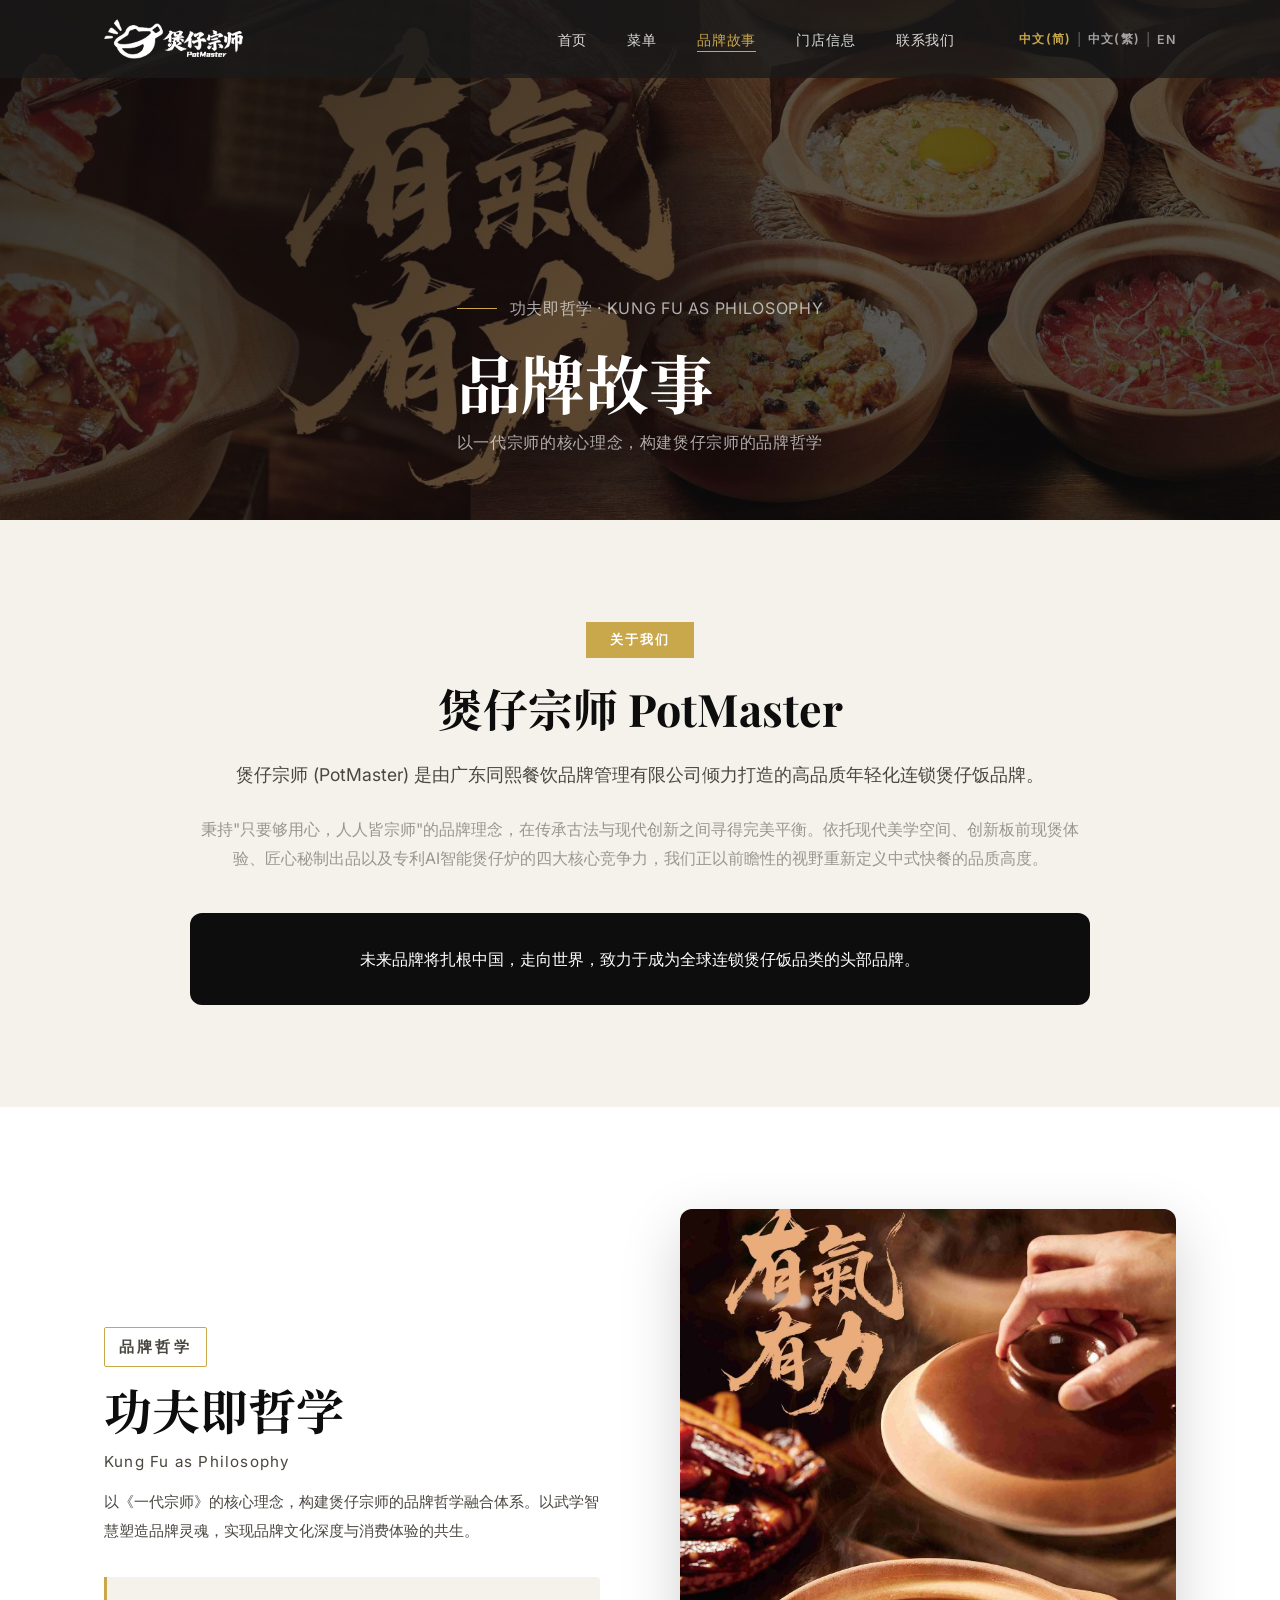
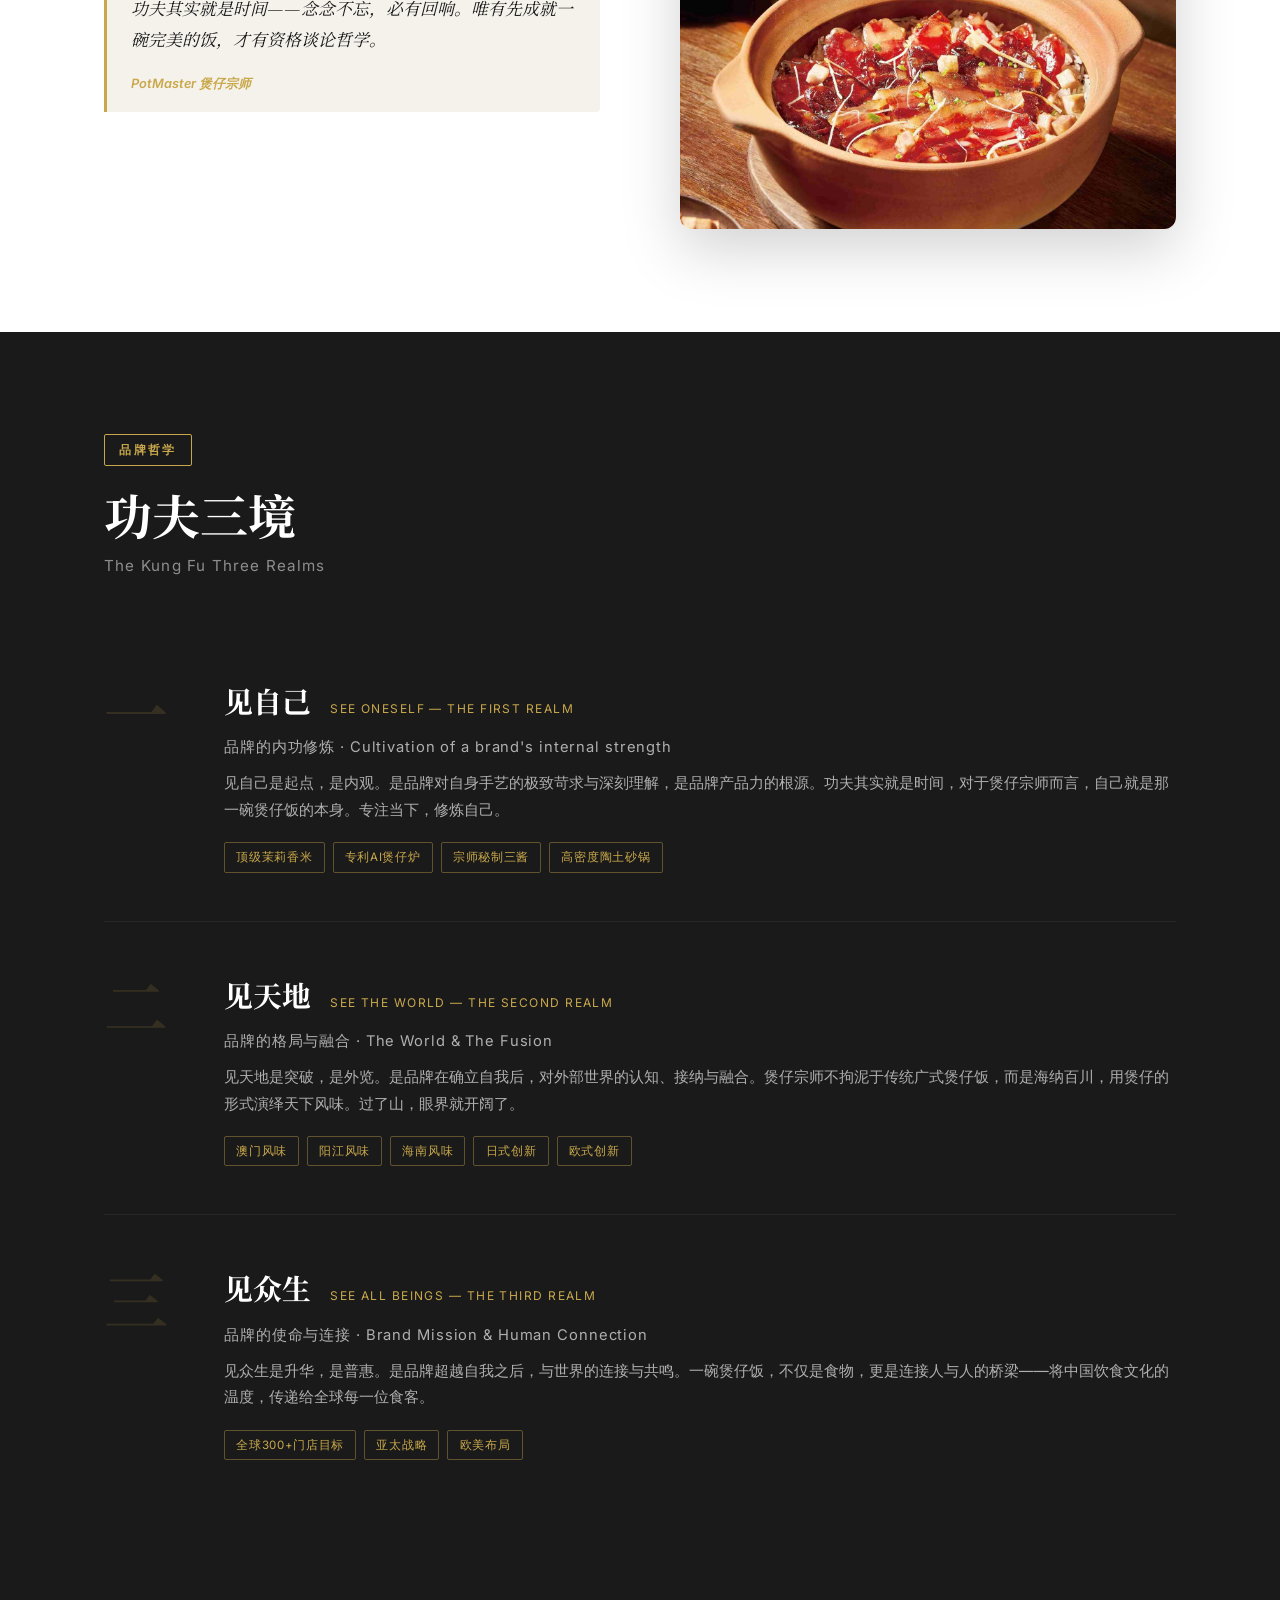
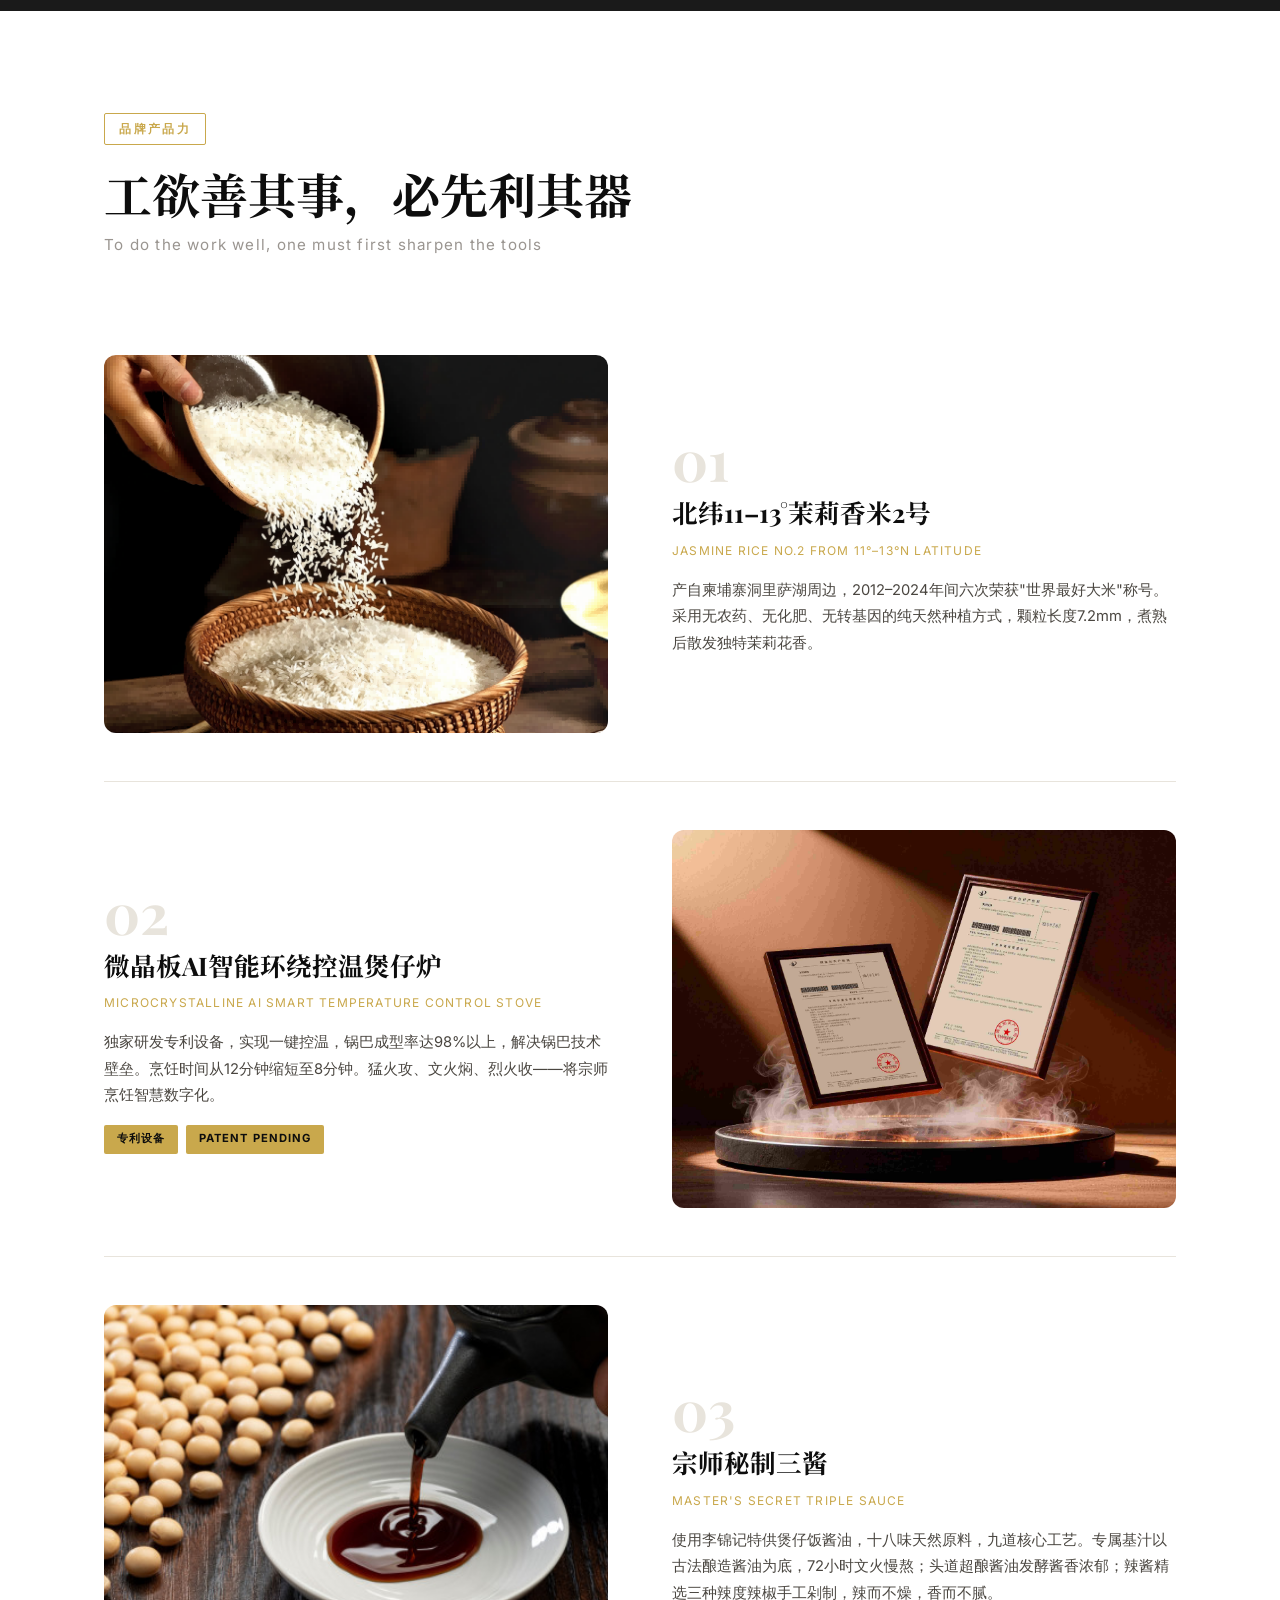
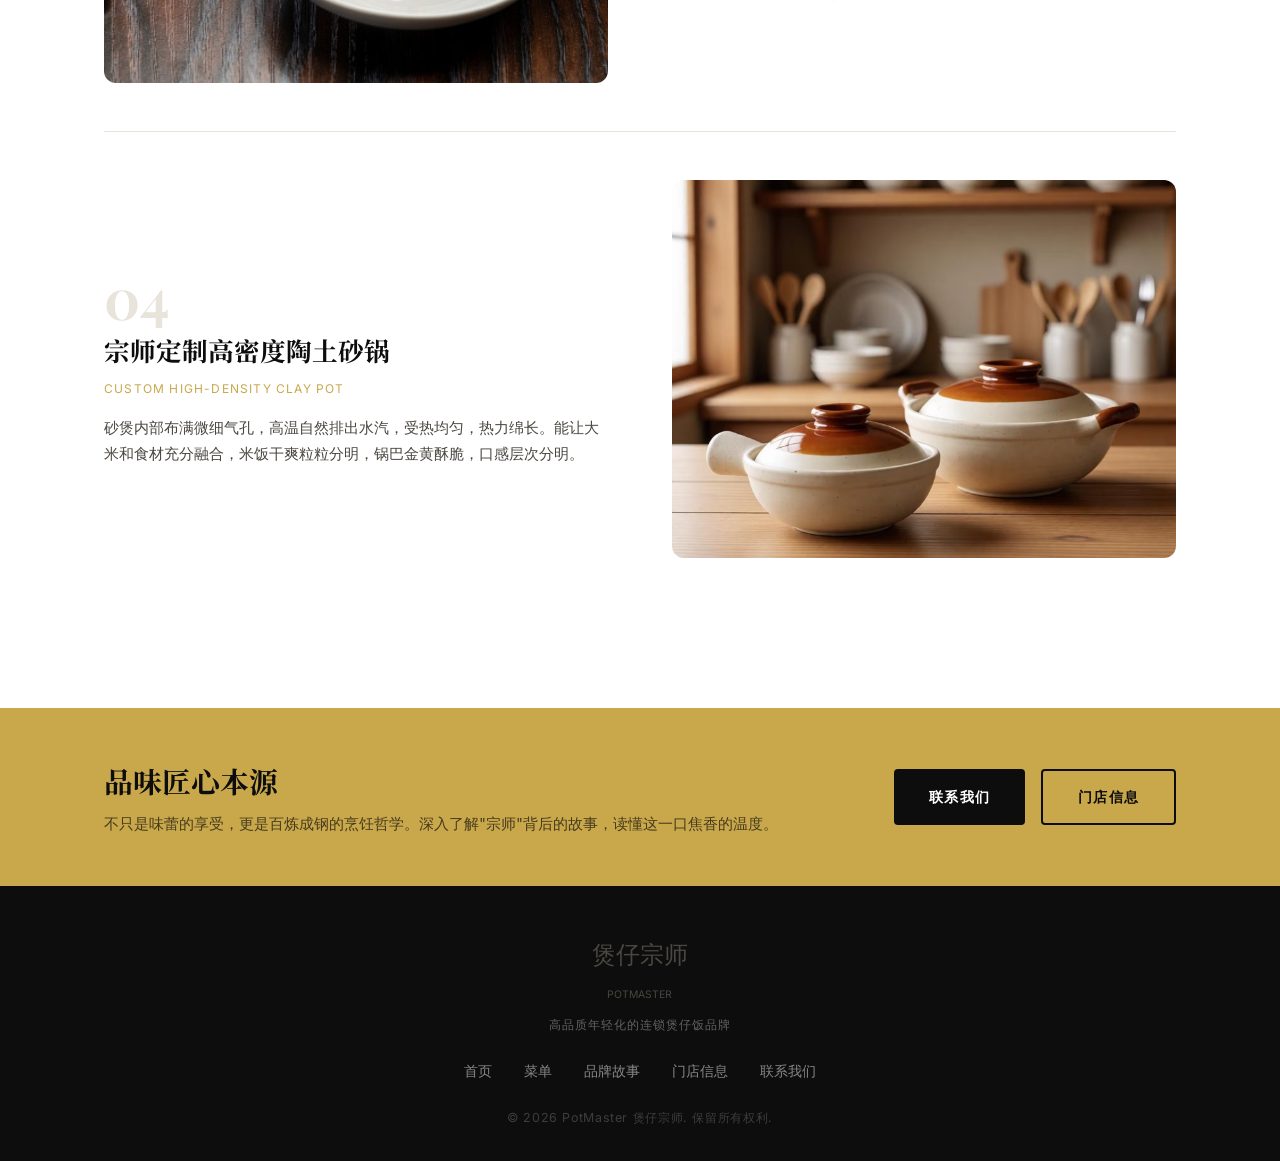
==== about.html @ eebf662b "updates" ====
<!DOCTYPE html>
<html lang="zh-CN">
<head>
  <meta charset="UTF-8" />
  <meta name="baidu-site-verification" content="codeva-X3ttkF9pJB" />
  <meta name="viewport" content="width=device-width, initial-scale=1.0" />
  <title>品牌故事 Brand Story | PotMaster 煲仔宗师</title>
  <meta name="description" content="煲仔宗师 – 功夫三境，见自己、见天地、见众生。传承广式煲仔饭文化，打造全球连锁品牌。" />
  <meta name="keywords" content="品牌故事, Brand Story, 煲仔宗师, 功夫哲学, Kung Fu, 广式煲仔饭文化" />
  <meta name="robots" content="index, follow" />

  <!-- Canonical URL -->
  <link rel="canonical" href="https://www.potmasterofficial.com/about.html" />

  <!-- Open Graph -->
  <meta property="og:title" content="品牌故事 Brand Story | PotMaster 煲仔宗师" />
  <meta property="og:description" content="功夫三境，见自己、见天地、见众生。煲仔宗师，传承广式煲仔饭文化。" />
  <meta property="og:type" content="website" />
  <meta property="og:url" content="https://www.potmasterofficial.com/about.html" />
  <meta property="og:image" content="https://www.potmasterofficial.com/images/about-hero.jpg" />
  <meta property="og:image:width" content="1200" />
  <meta property="og:image:height" content="630" />
  <meta property="og:locale" content="zh_CN" />
  <meta property="og:locale:alternate" content="en_US" />
  <meta property="og:site_name" content="煲仔宗师 PotMaster" />

  <!-- Twitter Card -->
  <meta name="twitter:card" content="summary_large_image" />
  <meta name="twitter:title" content="品牌故事 Brand Story | PotMaster 煲仔宗师" />
  <meta name="twitter:description" content="功夫三境，见自己、见天地、见众生。煲仔宗师，传承广式煲仔饭文化。" />
  <meta name="twitter:image" content="https://www.potmasterofficial.com/images/about-hero.jpg" />

  <!-- Hreflang for multilingual -->
  <link rel="alternate" hreflang="zh-CN" href="https://www.potmasterofficial.com/about.html?lang=zh" />
  <link rel="alternate" hreflang="en" href="https://www.potmasterofficial.com/about.html?lang=en" />
  <link rel="alternate" hreflang="x-default" href="https://www.potmasterofficial.com/about.html" />
  <link rel="manifest" href="site.webmanifest" />
  <link rel="preconnect" href="https://fonts.googleapis.com" />
  <link rel="preconnect" href="https://fonts.gstatic.com" crossorigin />
  <link href="https://fonts.googleapis.com/css2?family=Playfair+Display:ital,wght@0,400;0,600;0,700;1,400&family=Inter:wght@300;400;500;600&family=Noto+Serif+SC:wght@400;600;700&display=swap" rel="stylesheet" />
  <link rel="stylesheet" href="https://cdnjs.cloudflare.com/ajax/libs/font-awesome/6.4.0/css/all.min.css" />
  <link rel="stylesheet" href="styles.css" />
</head>
<body>

  <nav class="navbar" id="navbar">
    <div class="nav-overlay" id="navOverlay"></div>
    <div class="container nav-inner">
      <a href="index.html" class="brand-logo">
        <img src="logo.png" alt="煲仔宗师 POTMASTER" class="logo-img" />
      </a>
      <ul class="nav-links" id="navLinks">
        <li><a href="index.html" class="nav-link" data-i18n="nav_home">首页</a></li>
        <li><a href="menu.html" class="nav-link" data-i18n="nav_menu">菜单</a></li>
        <li><a href="about.html" class="nav-link active" data-i18n="nav_about">品牌故事</a></li>
        <li><a href="stores.html" class="nav-link" data-i18n="nav_stores">门店信息</a></li>
        <li><a href="contact.html" class="nav-link" data-i18n="nav_contact">联系我们</a></li>
        <li class="mobile-lang">
          <span class="lang-cn active-lang">中文(简)</span>
          <span> | </span>
          <span class="lang-tw">中文(繁)</span>
          <span> | </span>
          <span class="lang-en">EN</span>
        </li>
      </ul>
      <div class="nav-actions">
        <button class="lang-toggle" id="langToggle" aria-label="Switch Language">
          <span class="lang-cn active-lang">中文(简)</span>
          <span class="lang-divider">|</span>
          <span class="lang-tw">中文(繁)</span>
          <span class="lang-divider">|</span>
          <span class="lang-en">EN</span>
        </button>
        <button class="hamburger" id="hamburger" aria-label="Menu">
          <i class="fas fa-bars"></i>
        </button>
      </div>
    </div>
  </nav>

  <!-- PAGE HERO -->
  <section class="page-hero">
    <div class="page-hero-bg">
      <img src="images/about-hero.jpg" alt="Brand Story" />
      <div class="hero-overlay"></div>
    </div>
    <div class="page-hero-content container">
      <p class="hero-tag" data-i18n="about_hero_tag">功夫即哲学 · Kung Fu as Philosophy</p>
      <h1 data-i18n="about_hero_title">品牌故事</h1>
      <p data-i18n="about_hero_sub">以一代宗师的核心理念，构建煲仔宗师的品牌哲学</p>
    </div>
  </section>

  <!-- ABOUT US -->
  <section class="about-us section-pad">
    <div class="container">
      <div class="about-us-inner">
        <div class="about-us-badge">
          <span data-i18n="about_us_badge">关于我们</span>
        </div>
        <h2 class="about-us-title" data-i18n="about_us_title">煲仔宗师 PotMaster</h2>
        <p class="about-us-intro" data-i18n="about_us_intro">煲仔宗师 (PotMaster) 是由港资企业同熙商业科技控股有限公司倾力打造的高品质年轻化连锁煲仔饭品牌。</p>
        <p class="about-us-philosophy" data-i18n="about_us_philosophy">秉持"只要够用心，人人皆宗师"的品牌理念，在传承古法与现代创新之间寻得完美平衡。依托现代美学空间、创新板前现煲体验、匠心秘制出品以及专利AI智能煲仔炉的四大核心竞争力，我们正以前瞻性的视野重新定义中式快餐的品质高度。</p>
        <p class="about-us-vision" data-i18n="about_vision_text">未来品牌将扎根中国，走向世界，致力于成为全球连锁煲仔饭品类的头部品牌。</p>
      </div>
    </div>
  </section>

  <!-- BRAND PHILOSOPHY -->
  <section class="about-philosophy section-pad">
    <div class="container">
      <div class="about-intro">
        <div class="about-intro-text">
          <p class="section-badge" data-i18n="about_badge1">品牌哲学</p>
          <h2 class="section-title" data-i18n="about_ph_title">功夫即哲学</h2>
          <p class="section-sub" data-i18n="about_ph_sub">Kung Fu as Philosophy</p>
          <p data-i18n="about_ph_p1">以《一代宗师》的核心理念，构建煲仔宗师的品牌哲学融合体系。以武学智慧塑造品牌灵魂，实现品牌文化深度与消费体验的共生。</p>
          <p class="en-text" data-i18n="about_ph_p1_en" style="display:none">Building upon the core philosophy of "The Grandmaster", PotMaster establishes a brand integration system that utilizes martial arts wisdom to shape its core value. This achieves a synergy between deep cultural resonance and consumer experience.</p>
          <blockquote class="brand-quote">
            <p data-i18n="about_quote">功夫其实就是时间——念念不忘，必有回响。唯有先成就一碗完美的饭，才有资格谈论哲学。</p>
            <cite>PotMaster 煲仔宗师</cite>
          </blockquote>
        </div>
        <div class="about-intro-img">
          <img src="images/youqi-youli.jpg" alt="有气有力" />
        </div>
      </div>
    </div>
  </section>

  <!-- THREE REALMS DETAIL -->
  <section class="realms-detail section-pad bg-dark">
    <div class="container">
      <p class="section-badge" data-i18n="realms_badge">品牌内核</p>
      <h2 class="section-title light" data-i18n="realms_title">功夫三境</h2>
      <p class="section-sub light" data-i18n="realms_sub">The Kung Fu Three Realms</p>

      <div class="realm-detail-list">
        <div class="realm-detail-item">
          <div class="realm-detail-num">一</div>
          <div class="realm-detail-body">
            <div class="realm-detail-header">
              <h3 data-i18n="rd1_title">见自己</h3>
              <span class="realm-detail-en" data-i18n="rd1_en">See Oneself — The First Realm</span>
            </div>
            <p class="realm-detail-sub" data-i18n="rd1_sub">品牌的内功修炼 · Cultivation of a brand's internal strength</p>
            <p data-i18n="rd1_desc">见自己是起点，是内观。是品牌对自身手艺的极致苛求与深刻理解，是品牌产品力的根源。功夫其实就是时间，对于煲仔宗师而言，自己就是那一碗煲仔饭的本身。专注当下，修炼自己。</p>
            <div class="realm-detail-tags">
              <span data-i18n="rd1_tag1">顶级茉莉香米</span>
              <span data-i18n="rd1_tag2">专利AI煲仔炉</span>
              <span data-i18n="rd1_tag3">宗师秘制三酱</span>
              <span data-i18n="rd1_tag4">高密度陶土砂锅</span>
            </div>
          </div>
        </div>

        <div class="realm-detail-item">
          <div class="realm-detail-num">二</div>
          <div class="realm-detail-body">
            <div class="realm-detail-header">
              <h3 data-i18n="rd2_title">见天地</h3>
              <span class="realm-detail-en" data-i18n="rd2_en">See the World — The Second Realm</span>
            </div>
            <p class="realm-detail-sub" data-i18n="rd2_sub">品牌的格局与融合 · The World & The Fusion</p>
            <p data-i18n="rd2_desc">见天地是突破，是外览。是品牌在确立自我后，对外部世界的认知、接纳与融合。煲仔宗师不拘泥于传统广式煲仔饭，而是海纳百川，用煲仔的形式演绎天下风味。过了山，眼界就开阔了。</p>
            <div class="realm-detail-tags">
              <span data-i18n="rd2_tag1">澳门风味</span>
              <span data-i18n="rd2_tag2">阳江风味</span>
              <span data-i18n="rd2_tag3">海南风味</span>
              <span data-i18n="rd2_tag4">日式创新</span>
              <span data-i18n="rd2_tag5">欧式创新</span>
            </div>
          </div>
        </div>

        <div class="realm-detail-item">
          <div class="realm-detail-num">三</div>
          <div class="realm-detail-body">
            <div class="realm-detail-header">
              <h3 data-i18n="rd3_title">见众生</h3>
              <span class="realm-detail-en" data-i18n="rd3_en">See All Beings — The Third Realm</span>
            </div>
            <p class="realm-detail-sub" data-i18n="rd3_sub">品牌的使命与连接 · Brand Mission & Human Connection</p>
            <p data-i18n="rd3_desc">见众生是升华，是普惠。是品牌超越自我之后，与世界的连接与共鸣。一碗煲仔饭，不仅是食物，更是连接人与人的桥梁——将中国饮食文化的温度，传递给全球每一位食客。</p>
            <div class="realm-detail-tags">
              <span data-i18n="rd3_tag1">全球300+门店目标</span>
              <span data-i18n="rd3_tag2">亚太战略</span>
              <span data-i18n="rd3_tag3">欧美布局</span>
            </div>
          </div>
        </div>
      </div>
    </div>
  </section>

  <!-- PRODUCT STRENGTHS DETAIL -->
  <section class="product-strength-detail section-pad">
    <div class="container">
      <p class="section-badge" data-i18n="psd_badge">品牌产品力</p>
      <h2 class="section-title" data-i18n="psd_title">工欲善其事，必先利其器</h2>
      <p class="section-sub" data-i18n="psd_sub">To do the work well, one must first sharpen the tools</p>

      <div class="psd-grid">
        <div class="psd-item">
          <div class="psd-img">
            <img src="images/dami-rice.png" alt="茉莉香米" loading="lazy" />
          </div>
          <div class="psd-body">
            <span class="psd-num">01</span>
            <h3 data-i18n="psd1_title">北纬11–13°茉莉香米2号</h3>
            <p class="psd-en" data-i18n="psd1_en">Jasmine Rice No.2 from 11°–13°N Latitude</p>
            <p data-i18n="psd1_desc">产自柬埔寨洞里萨湖周边，2012–2024年间六次荣获"世界最好大米"称号。采用无农药、无化肥、无转基因的纯天然种植方式，颗粒长度7.2mm，煮熟后散发独特茉莉花香。</p>
          </div>
        </div>

        <div class="psd-item psd-item--reverse">
          <div class="psd-img">
            <img src="images/baozai-lu.jpg" alt="煲仔炉" loading="lazy" />
          </div>
          <div class="psd-body">
            <span class="psd-num">02</span>
            <h3 data-i18n="psd2_title">微晶板AI智能环绕控温煲仔炉</h3>
            <p class="psd-en" data-i18n="psd2_en">Microcrystalline AI Smart Temperature Control Stove</p>
            <p data-i18n="psd2_desc">独家研发专利设备，实现一键控温，锅巴成型率达98%以上，解决锅巴技术壁垒。烹饪时间从12分钟缩短至8分钟。猛火攻、文火焖、烈火收——将宗师烹饪智慧数字化。</p>
            <div class="psd-badge-row">
              <span class="tech-badge" data-i18n="psd_patent">专利设备</span>
              <span class="tech-badge" data-i18n="psd_patent2">PATENT PENDING</span>
            </div>
          </div>
        </div>

        <div class="psd-item">
          <div class="psd-img">
            <img src="images/jiangyou.png" alt="秘制三酱" loading="lazy" />
          </div>
          <div class="psd-body">
            <span class="psd-num">03</span>
            <h3 data-i18n="psd3_title">宗师秘制三酱</h3>
            <p class="psd-en" data-i18n="psd3_en">Master's Secret Triple Sauce</p>
            <p data-i18n="psd3_desc">使用李锦记特供煲仔饭酱油，十八味天然原料，九道核心工艺。专属基汁以古法酿造酱油为底，72小时文火慢熬；头道超酿酱油发酵酱香浓郁；辣酱精选三种辣度辣椒手工剁制，辣而不燥，香而不腻。</p>
          </div>
        </div>

        <div class="psd-item psd-item--reverse">
          <div class="psd-img">
            <img src="images/shaguo.jpg" alt="砂锅" loading="lazy" />
          </div>
          <div class="psd-body">
            <span class="psd-num">04</span>
            <h3 data-i18n="psd4_title">宗师定制高密度陶土砂锅</h3>
            <p class="psd-en" data-i18n="psd4_en">Custom High-Density Clay Pot</p>
            <p data-i18n="psd4_desc">砂煲内部布满微细气孔，高温自然排出水汽，受热均匀，热力绵长。能让大米和食材充分融合，米饭干爽粒粒分明，锅巴金黄酥脆，口感层次分明。</p>
          </div>
        </div>
      </div>
    </div>
  </section>

  <!-- CTA STRIP -->
  <section class="cta-strip">
    <div class="container cta-strip-inner">
      <div class="cta-strip-text">
        <h2 data-i18n="cta_title">品味匠心本源</h2>
        <p data-i18n="cta_sub">不只是味蕾的享受，更是百炼成钢的烹饪哲学。深入了解"宗师"背后的故事，读懂这一口焦香的温度。</p>
      </div>
      <div class="cta-strip-buttons">
        <a href="contact.html" class="btn btn-primary" data-i18n="cta_btn">联系我们</a>
        <a href="stores.html" class="btn btn-secondary" data-i18n="cta_stores_btn">门店信息</a>
      </div>
    </div>
  </section>

  <footer class="footer">
    <div class="container footer-inner">
      <div class="footer-brand">
        <span class="logo-cn">煲仔宗师</span>
        <span class="logo-en">POTMASTER</span>
        <p data-i18n="footer_tagline">功夫即哲学 · Kung Fu as Philosophy</p>
      </div>
      <div class="footer-links">
        <a href="index.html" data-i18n="nav_home">首页</a>
        <a href="menu.html" data-i18n="nav_menu">菜单</a>
        <a href="about.html" data-i18n="nav_about">品牌故事</a>
        <a href="stores.html" data-i18n="nav_stores">门店信息</a>
        <a href="contact.html" data-i18n="nav_contact">加盟合作</a>
      </div>
      <p class="footer-copy" data-i18n="footer_copy">&copy; 2025 PotMaster 煲仔宗师. All Rights Reserved.</p>
    </div>
  </footer>

  <script src="script.js"></script>

  <!-- 百度自动推送 -->
  <script>
  (function(){
      var bp = document.createElement('script');
      var curProtocol = window.location.protocol.split(':')[0];
      if (curProtocol === 'https') {
          bp.src = 'https://zz.bdstatic.com/linksubmit/push.js';
      } else {
          bp.src = 'http://push.zhanzhang.baidu.com/push.js';
      }
      var s = document.getElementsByTagName('script')[0];
      s.parentNode.insertBefore(bp, s);
  })();
  </script>
</body>
</html>
---- styles.css ----
/* =============================================
   PotMaster 煲仔宗师 — Global Brand Stylesheet
   Design Language: International Premium
   ============================================= */

/* ---- RESET & BASE ---- */
*, *::before, *::after { box-sizing: border-box; margin: 0; padding: 0; }

:root {
  --gold:        #C9A84C;
  --gold-light:  #E8C96A;
  --gold-dark:   #9A7A2E;
  --black:       #0D0D0D;
  --dark:        #1A1A1A;
  --dark-mid:    #242424;
  --mid:         #3A3A3A;
  --light-gray:  #E8E4DC;
  --off-white:   #F5F2EC;
  --white:       #FFFFFF;
  --text-body:   #4A4640;
  --text-light:  #9A9590;

  --font-display: 'Playfair Display', 'Noto Serif SC', Georgia, serif;
  --font-body:    'Inter', 'PingFang SC', 'Microsoft YaHei', sans-serif;

  --border-radius: 4px;
  --radius-lg:  12px;
  --transition: all 0.3s ease;
  --shadow-sm:  0 2px 12px rgba(0,0,0,0.08);
  --shadow-md:  0 8px 32px rgba(0,0,0,0.12);
  --shadow-lg:  0 20px 60px rgba(0,0,0,0.18);

  --max-w: 1200px;
  --pad-x: clamp(1.5rem, 5vw, 4rem);
}

html { scroll-behavior: smooth; font-size: 16px; }

body {
  font-family: var(--font-body);
  background-color: var(--white);
  color: var(--text-body);
  line-height: 1.75;
  -webkit-font-smoothing: antialiased;
}

img { display: block; max-width: 100%; height: auto; }
a { text-decoration: none; color: inherit; }
ul { list-style: none; }
button { cursor: pointer; border: none; background: none; font-family: inherit; }

/* ---- UTILITY ---- */
.container {
  max-width: var(--max-w);
  margin-inline: auto;
  padding-inline: var(--pad-x);
}
.section-pad { padding-block: clamp(4rem, 8vw, 7rem); }
.bg-dark { background-color: var(--dark); }

.section-badge {
  display: inline-block;
  font-size: 0.72rem;
  font-weight: 600;
  letter-spacing: 0.2em;
  text-transform: uppercase;
  color: var(--gold);
  border: 1px solid var(--gold);
  padding: 0.3rem 0.9rem;
  border-radius: 2px;
  margin-bottom: 1.2rem;
  min-width: 5.5em;
  text-align: center;
}

.section-title {
  font-family: var(--font-display);
  font-size: clamp(2rem, 4vw, 3rem);
  font-weight: 700;
  color: var(--black);
  line-height: 1.25;
  margin-bottom: 0.5rem;
}
.section-title.light { color: var(--white); }

.section-sub {
  font-size: 0.95rem;
  letter-spacing: 0.08em;
  color: var(--text-light);
  margin-bottom: 2.5rem;
}
.section-sub.light { color: rgba(255,255,255,0.5); }

.en-text {
  color: var(--text-light);
  font-size: 0.9rem;
  line-height: 1.7;
  margin-top: 0.5rem;
}

.section-cta { text-align: center; margin-top: 3rem; }

/* ---- BUTTONS ---- */
.btn {
  display: inline-flex;
  align-items: center;
  gap: 0.5rem;
  padding: 0.85rem 2.2rem;
  font-size: 0.9rem;
  font-weight: 600;
  letter-spacing: 0.08em;
  border-radius: var(--border-radius);
  transition: var(--transition);
  white-space: nowrap;
}
.btn-primary {
  background: var(--gold);
  color: var(--black);
}
.btn-primary:hover {
  background: var(--black);
  color: var(--gold);
  transform: translateY(-2px);
  box-shadow: 0 10px 30px rgba(0,0,0,0.25);
}
.btn-outline {
  border: 1.5px solid rgba(255,255,255,0.7);
  color: var(--white);
}
.btn-outline:hover {
  border-color: var(--gold);
  color: var(--gold);
  transform: translateY(-2px);
}

/* ---- NAVBAR ---- */
.navbar {
  position: fixed;
  top: 0; left: 0; right: 0;
  z-index: 1000;
  padding: 1.2rem 0;
  background: rgba(26,26,26,0.78);
  transition: background 0.4s ease, padding 0.4s ease, box-shadow 0.4s ease;
}
.navbar.scrolled {
  background: rgba(26,26,26,0.85);
  padding: 0.8rem 0;
  box-shadow: 0 2px 20px rgba(0,0,0,0.3);
  backdrop-filter: blur(12px);
}

.nav-inner {
  display: flex;
  align-items: center;
  gap: 2rem;
}

.brand-logo {
  display: flex;
  align-items: center;
  flex-shrink: 0;
}
.logo-img {
  height: 40px;
  width: auto;
}

.nav-links {
  display: flex;
  align-items: center;
  gap: 2.5rem;
  margin-left: auto;
}
.nav-link {
  font-size: 0.88rem;
  font-weight: 500;
  letter-spacing: 0.06em;
  color: rgba(255,255,255,0.85);
  position: relative;
  transition: color 0.3s;
}
.nav-link::after {
  content: '';
  position: absolute;
  bottom: -4px; left: 0;
  width: 0; height: 1.5px;
  background: var(--gold);
  transition: width 0.3s;
}
.nav-link:hover, .nav-link.active { color: var(--gold); }
.nav-link:hover::after, .nav-link.active::after { width: 100%; }

.nav-actions {
  display: flex;
  align-items: center;
  gap: 1.2rem;
  margin-left: 2rem;
}

.lang-toggle {
  display: flex;
  align-items: center;
  gap: 0.35rem;
  font-size: 0.78rem;
  font-weight: 600;
  letter-spacing: 0.1em;
  color: rgba(255,255,255,0.6);
  transition: color 0.3s;
}
.lang-divider { color: rgba(255,255,255,0.25); }
.active-lang { color: var(--gold); }
.lang-cn, .lang-en, .lang-tw { cursor: pointer; }
.mobile-lang { display: none; }

.hamburger {
  display: none;
}

/* ---- HERO ---- */
.hero {
  position: relative;
  min-height: 100vh;
  display: flex;
  align-items: center;
  overflow: hidden;
}
.hero-bg {
  position: absolute;
  inset: 0;
}
.hero-bg img {
  width: 100%; height: 100%;
  object-fit: cover;
  transform: scale(1.05);
  animation: heroZoom 12s ease-in-out infinite alternate;
}
@keyframes heroZoom {
  from { transform: scale(1.05); }
  to   { transform: scale(1.0); }
}
.hero-overlay {
  position: absolute; inset: 0;
  background: linear-gradient(
    135deg,
    rgba(13,13,13,0.85) 0%,
    rgba(13,13,13,0.65) 50%,
    rgba(13,13,13,0.75) 100%
  );
}
.hero-content {
  position: relative;
  z-index: 1;
  padding-top: 6rem;
  max-width: 800px;
}
.hero-tag {
  font-size: 0.75rem;
  letter-spacing: 0.22em;
  text-transform: uppercase;
  color: var(--gold);
  margin-bottom: 1.5rem;
  display: flex;
  align-items: center;
  gap: 0.8rem;
}
.hero-tag::before {
  content: '';
  display: block;
  width: 2.5rem; height: 1px;
  background: var(--gold);
}
.hero-title {
  font-family: var(--font-display);
  font-size: 6.5rem;
  font-weight: 700;
  color: var(--white);
  line-height: 1.1;
  margin-bottom: 1.5rem;
  letter-spacing: -0.01em;
}
.hero-title-sub {
  font-size: clamp(2rem, 5vw, 3.5rem);
  font-weight: 600;
  display: block;
  margin-top: 0.5rem;
}
.title-cn { color: var(--white); }
.title-sep { color: var(--gold); margin: 0 0.4rem; }
.title-en {
  font-style: normal;
  font-size: 0.3em;
  font-weight: 600;
  color: rgba(255,255,255,0.5);
  letter-spacing: -0.02em;
  text-transform: uppercase;
  max-width: 14em;
  text-align: center;
  line-height: 1.1;
}
.hero-subtitle {
  font-family: var(--font-display);
  font-size: clamp(1.1rem, 2vw, 1.5rem);
  color: rgba(255,255,255,0.9);
  margin-bottom: 0.3rem;
  font-style: italic;
}
.hero-subtitle-en {
  font-size: 0.9rem;
  color: rgba(255,255,255,0.45);
  letter-spacing: 0.04em;
  margin-bottom: 2.5rem;
}
.hero-cta { display: flex; gap: 1rem; flex-wrap: wrap; }

.hero-scroll-hint {
  position: absolute;
  bottom: 2.5rem; left: 50%;
  transform: translateX(-50%);
  z-index: 1;
}
.hero-scroll-hint span {
  display: block;
  width: 1px; height: 50px;
  background: linear-gradient(to bottom, rgba(201,168,76,0.8), transparent);
  animation: scrollHint 1.8s ease-in-out infinite;
}
@keyframes scrollHint {
  0%,100% { opacity: 0.3; transform: scaleY(0.5); }
  50% { opacity: 1; transform: scaleY(1); }
}

/* ---- PAGE HERO (inner pages) ---- */
.page-hero {
  position: relative;
  height: clamp(320px, 45vw, 520px);
  display: flex;
  align-items: flex-end;
  padding-bottom: clamp(2.5rem, 5vw, 4rem);
  overflow: hidden;
}
.page-hero-bg {
  position: absolute; inset: 0;
}
.page-hero-bg img {
  width: 100%; height: 100%;
  object-fit: cover;
}
.page-hero-content {
  position: relative; z-index: 1;
}
.page-hero-content h1 {
  font-family: var(--font-display);
  font-size: clamp(2.5rem, 5vw, 4rem);
  font-weight: 700;
  color: var(--white);
  line-height: 1.15;
  margin-bottom: 0.5rem;
}
.page-hero-content p {
  font-size: 1rem;
  color: rgba(255,255,255,0.65);
  letter-spacing: 0.04em;
}

/* ---- PHILOSOPHY (HOME) ---- */
.philosophy { background: var(--off-white); }
.philosophy-inner { text-align: center; }
.philosophy-badge {
  display: inline-block;
  font-size: 0.72rem;
  font-weight: 600;
  letter-spacing: 0.2em;
  text-transform: uppercase;
  color: var(--gold);
  border: 1px solid var(--gold);
  padding: 0.3rem 0.9rem;
  border-radius: 2px;
  margin-bottom: 1.2rem;
}
.philosophy .section-title { color: var(--black); }
.philosophy .section-title-en {
  font-size: 0.95rem;
  color: var(--text-light);
  letter-spacing: 0.08em;
  margin-bottom: 3rem;
  font-style: italic;
}
.three-realms {
  display: grid;
  grid-template-columns: repeat(3, 1fr);
  gap: 2px;
  max-width: 900px;
  margin: 0 auto;
}
.realm-card {
  padding: 2.5rem 2rem;
  background: var(--white);
  text-align: center;
  transition: var(--transition);
}
.realm-card--mid { background: var(--dark); color: var(--white); }
.realm-card--mid h3 { color: #fff !important; }
.realm-card--mid p:not(.realm-en) { color: rgba(255,255,255,0.9) !important; }
.realm-card--mid .realm-num { color: var(--gold); }
.realm-card:hover:not(.realm-card--mid) {
  background: var(--dark);
  color: var(--white);
}
.realm-card:hover:not(.realm-card--mid) h3,
.realm-card:hover:not(.realm-card--mid) p { color: var(--white); }
.realm-card:hover:not(.realm-card--mid) .realm-num { color: var(--gold); }
.realm-num {
  font-family: var(--font-display);
  font-size: 2.5rem;
  font-weight: 700;
  color: var(--gold-dark);
  margin-bottom: 0.8rem;
  line-height: 1;
}
.realm-card h3 {
  font-family: var(--font-display);
  font-size: 1.5rem;
  font-weight: 700;
  margin-bottom: 0.3rem;
  color: var(--black);
}
.realm-en {
  font-size: 0.75rem;
  letter-spacing: 0.12em;
  text-transform: uppercase;
  color: var(--gold);
  margin-bottom: 1rem;
}
.realm-card p:not(.realm-en) {
  font-size: 0.9rem;
  color: var(--text-body);
  line-height: 1.65;
}

/* ---- STRENGTHS (HOME) ---- */
.strengths-grid {
  display: grid;
  grid-template-columns: repeat(4, 1fr);
  gap: 1.5px;
  align-items: stretch;
}
.strength-item {
  padding: 2rem 1.5rem;
  background: var(--dark-mid);
  transition: var(--transition);
  display: flex;
  flex-direction: column;
  align-items: flex-start;
  justify-content: flex-start;
  gap: 0.8rem;
  min-height: 280px;
}
.strength-item:hover { background: var(--mid); }
.strength-icon {
  font-size: 1.6rem;
  color: var(--gold);
  display: flex;
  align-items: center;
  justify-content: center;
  width: 3rem;
  height: 3rem;
  background: rgba(201, 168, 76, 0.1);
  border-radius: 50%;
}
.strength-item h3 {
  font-family: var(--font-display);
  font-size: 1rem;
  font-weight: 600;
  color: var(--white);
  line-height: 1.4;
  text-align: left;
}
.strength-item p:not(.item-en) {
  font-size: 0.85rem;
  color: rgba(255,255,255,0.6);
  line-height: 1.7;
  text-align: left;
  align-self: stretch;
}

/* ---- SIGNATURE DISHES (HOME) ---- */
.signature { background: var(--white); }
.dishes-grid {
  display: grid;
  grid-template-columns: repeat(4, 1fr);
  gap: 1.5rem;
}
.dish-card {
  background: var(--off-white);
  border-radius: var(--border-radius);
  overflow: hidden;
  transition: var(--transition);
}
.dish-card:hover { transform: translateY(-6px); box-shadow: var(--shadow-md); }
.dish-img { position: relative; aspect-ratio: 4/3; overflow: hidden; }
.dish-img img { width: 100%; height: 100%; object-fit: cover; transition: transform 0.5s; }
.dish-card:hover .dish-img img { transform: scale(1.06); }
.dish-tag {
  position: absolute;
  top: 0.8rem; left: 0.8rem;
  background: var(--gold);
  color: var(--black);
  font-size: 0.7rem;
  font-weight: 700;
  letter-spacing: 0.08em;
  padding: 0.25rem 0.6rem;
  border-radius: 2px;
}
.dish-tag--new { background: var(--dark); color: var(--gold); }
.dish-info { padding: 1.2rem 1.4rem 1.5rem; }
.dish-info h3 {
  font-family: var(--font-display);
  font-size: 1rem;
  font-weight: 600;
  color: var(--black);
  margin-bottom: 0.2rem;
}
.dish-name-en {
  font-size: 0.72rem;
  letter-spacing: 0.05em;
  color: var(--gold);
  margin-bottom: 0.7rem;
  font-weight: 500;
  height: 2.4rem;
  line-height: 1.2;
}
.dish-info p:not(.dish-name-en) {
  font-size: 0.85rem;
  color: var(--text-light);
  line-height: 1.6;
}

/* ---- VISION (HOME) ---- */
.vision-inner {
  display: grid;
  grid-template-columns: 1fr 1.2fr;
  gap: 4rem;
  align-items: center;
}
.vision-text {
  display: flex;
  flex-direction: column;
  justify-content: center;
}
.vision-sub {
  font-size: 0.9rem;
  color: rgba(255,255,255,0.5);
  letter-spacing: 0.05em;
  margin-top: 1rem;
}
.vstep {
  display: flex;
  gap: 1.5rem;
  margin-bottom: 2rem;
  padding-bottom: 2rem;
  border-bottom: 1px solid rgba(255,255,255,0.07);
}
.vstep:last-child { border-bottom: none; margin-bottom: 0; padding-bottom: 0; }
.vstep-year {
  font-family: var(--font-display);
  font-size: 1.5rem;
  font-weight: 700;
  color: var(--gold);
  flex-shrink: 0;
  min-width: 80px;
}
.vstep-content h4 {
  font-weight: 600;
  color: var(--white);
  margin-bottom: 0.4rem;
  font-size: 1rem;
}
.vstep-content p { font-size: 0.88rem; color: rgba(255,255,255,0.5); line-height: 1.65; }
.vision-map { position: relative; border-radius: var(--radius-lg); overflow: hidden; }
.vision-map img { width: 100%; aspect-ratio: 3/2; object-fit: cover; opacity: 0.8; }
.vision-map-label {
  position: absolute;
  bottom: 1.5rem; left: 50%;
  transform: translateX(-50%);
  background: rgba(13,13,13,0.85);
  border: 1px solid var(--gold);
  color: var(--gold);
  font-size: 0.8rem;
  font-weight: 600;
  letter-spacing: 0.1em;
  padding: 0.5rem 1.2rem;
  white-space: nowrap;
  border-radius: 2px;
}

/* ---- CTA STRIP ---- */
.cta-strip {
  background: var(--gold);
  padding: 3rem 0;
}
.cta-strip-inner {
  display: flex;
  align-items: center;
  justify-content: space-between;
  gap: 2rem;
  flex-wrap: wrap;
}
.cta-strip-text {
  flex: 1;
  min-width: 200px;
}
.cta-strip-text h2 {
  font-family: var(--font-display);
  font-size: 1.8rem;
  font-weight: 700;
  color: var(--black);
  margin-bottom: 0.3rem;
}
.cta-strip-text p { font-size: 0.95rem; color: rgba(0,0,0,0.65); }
.cta-strip-buttons {
  display: flex;
  gap: 1rem;
  flex-wrap: wrap;
}
.cta-strip .btn-primary {
  background: var(--black);
  color: var(--white);
  flex-shrink: 0;
}
.cta-strip .btn-primary:hover {
  background: var(--dark-mid);
  box-shadow: 0 8px 24px rgba(0,0,0,0.3);
}
.cta-strip .btn-secondary {
  background: transparent;
  color: var(--black);
  border: 2px solid var(--black);
  flex-shrink: 0;
}
.cta-strip .btn-secondary:hover {
  background: var(--black);
  color: var(--gold);
}

/* ---- FOOTER ---- */
.footer {
  background: var(--black);
  padding: 3rem 0 2rem;
}
.footer-inner {
  display: flex;
  flex-direction: column;
  align-items: center;
  gap: 1.5rem;
  text-align: center;
}
.footer-brand .logo-cn {
  font-size: 1.5rem;
  display: block;
  margin-bottom: 2px;
}
.footer-brand .logo-en { font-size: 0.65rem; }
.footer-brand p {
  font-size: 0.78rem;
  color: rgba(255,255,255,0.35);
  letter-spacing: 0.08em;
  margin-top: 0.5rem;
}
.footer-links {
  display: flex;
  gap: 2rem;
  flex-wrap: wrap;
  justify-content: center;
}
.footer-links a {
  font-size: 0.85rem;
  color: rgba(255,255,255,0.5);
  transition: color 0.3s;
}
.footer-links a:hover { color: var(--gold); }
.footer-copy {
  font-size: 0.78rem;
  color: rgba(255,255,255,0.2);
  letter-spacing: 0.05em;
}

/* ====================================
   MENU PAGE
   ==================================== */
.menu-tabs {
  display: flex;
  gap: 0;
  border-bottom: 1px solid var(--light-gray);
  margin-bottom: 3rem;
  overflow-x: auto;
  scrollbar-width: none;
}
.menu-tabs::-webkit-scrollbar { display: none; }
.tab-btn {
  padding: 1rem 2rem;
  font-size: 0.88rem;
  font-weight: 600;
  letter-spacing: 0.06em;
  color: var(--text-light);
  border-bottom: 2px solid transparent;
  transition: var(--transition);
  white-space: nowrap;
  flex-shrink: 0;
}
.tab-btn:hover { color: var(--black); }
.tab-btn.active {
  color: var(--black);
  border-bottom-color: var(--gold);
}
.tab-content { display: none; }
.tab-content.active { display: block; }
.tab-header { margin-bottom: 2.5rem; }
.tab-header h2 {
  font-family: var(--font-display);
  font-size: 2rem;
  font-weight: 700;
  color: var(--black);
  margin-bottom: 0.3rem;
}
.tab-header p {
  font-size: 0.85rem;
  letter-spacing: 0.1em;
  text-transform: uppercase;
  color: var(--gold);
}

.menu-grid {
  display: grid;
  grid-template-columns: repeat(auto-fill, minmax(320px, 1fr));
  gap: 2rem;
}
.menu-item {
  display: flex;
  flex-direction: column;
  background: var(--off-white);
  border-radius: var(--border-radius);
  overflow: hidden;
  transition: var(--transition);
}
.menu-item:hover { transform: translateY(-4px); box-shadow: var(--shadow-md); }
.menu-item-img { position: relative; aspect-ratio: 16/9; overflow: hidden; }
.menu-item-img img { width: 100%; height: 100%; object-fit: cover; transition: transform 0.5s; }
.menu-item:hover .menu-item-img img { transform: scale(1.05); }
.menu-badge {
  position: absolute;
  top: 0.8rem; left: 0.8rem;
  background: var(--gold);
  color: var(--black);
  font-size: 0.68rem;
  font-weight: 700;
  letter-spacing: 0.08em;
  padding: 0.25rem 0.65rem;
  border-radius: 2px;
}
.menu-badge--flavor { background: var(--dark); color: var(--gold); }
.menu-badge--classic { background: var(--dark); color: var(--gold); }
.menu-badge--new { background: var(--mid); color: var(--gold-light); }
.menu-item-info { padding: 1.4rem 1.6rem 1.8rem; flex: 1; }
.menu-item-header { margin-bottom: 0.8rem; }
.menu-item-info h3 {
  font-family: var(--font-display);
  font-size: 1.15rem;
  font-weight: 700;
  color: var(--black);
  margin-bottom: 0.2rem;
}
.en-name {
  font-size: 0.72rem;
  letter-spacing: 0.06em;
  color: var(--gold-dark);
  font-weight: 500;
}
.menu-item-info p:not(.en-name):not(.en-desc) {
  font-size: 0.88rem;
  color: var(--text-body);
  line-height: 1.65;
  margin-bottom: 0.5rem;
}
.en-desc {
  font-size: 0.82rem;
  color: var(--text-light);
  line-height: 1.6;
  font-style: italic;
}

/* RICE STORY */
.rice-story-inner {
  display: grid;
  grid-template-columns: 1fr 1fr;
  gap: 5rem;
  align-items: center;
}
.rice-img {
  border-radius: var(--radius-lg);
  overflow: hidden;
}
.rice-img img { width: 100%; aspect-ratio: 4/3; object-fit: cover; }
.rice-desc {
  font-size: 0.95rem;
  color: rgba(255,255,255,0.75);
  line-height: 1.8;
  margin-bottom: 0.8rem;
  margin-top: 1.5rem;
}
.rice-desc-en {
  font-size: 0.85rem;
  color: rgba(255,255,255,0.4);
  line-height: 1.75;
  font-style: italic;
}

/* ====================================
   ABOUT US SECTION
   ==================================== */
.about-us {
  background: var(--off-white);
}
.about-us-inner {
  max-width: 900px;
  margin: 0 auto;
  text-align: center;
}
.about-us-badge {
  display: inline-block;
  background: var(--gold);
  color: var(--white);
  padding: 0.4rem 1.5rem;
  font-size: 0.8rem;
  font-weight: 600;
  letter-spacing: 0.15em;
  text-transform: uppercase;
  margin-bottom: 1.5rem;
}
.about-us-title {
  font-family: var(--font-display);
  font-size: 2.8rem;
  font-weight: 700;
  color: var(--black);
  margin-bottom: 1.5rem;
  line-height: 1.2;
}
.about-us-intro {
  font-size: 1.1rem;
  color: var(--text-body);
  line-height: 1.8;
  margin-bottom: 1.5rem;
}
.about-us-philosophy {
  font-size: 1rem;
  color: var(--text-light);
  line-height: 1.8;
  margin-bottom: 2.5rem;
}
.about-us-strengths {
  display: grid;
  grid-template-columns: repeat(2, 1fr);
  gap: 2rem;
  text-align: left;
  margin-bottom: 3rem;
  padding: 2rem;
  background: var(--white);
  border-radius: var(--radius-lg);
  box-shadow: var(--shadow-sm);
}
.about-us-strengths .strength-item {
  display: flex;
  gap: 1rem;
  align-items: flex-start;
}
.about-us-strengths .strength-icon {
  width: 48px;
  height: 48px;
  min-width: 48px;
  background: var(--gold);
  color: var(--white);
  border-radius: 50%;
  display: flex;
  align-items: center;
  justify-content: center;
  font-size: 1.1rem;
}
.about-us-strengths .strength-text h4 {
  font-family: var(--font-display);
  font-size: 1rem;
  font-weight: 700;
  color: var(--black);
  margin-bottom: 0.3rem;
}
.about-us-strengths .strength-text p {
  font-size: 0.9rem;
  color: var(--text-light);
  line-height: 1.6;
}
.about-us-vision {
  background: var(--black);
  color: var(--white);
  padding: 2rem 3rem;
  border-radius: var(--radius-lg);
  display: flex;
  align-items: center;
  justify-content: center;
  gap: 2rem;
}
.about-us-vision .vision-label {
  font-size: 0.9rem;
  font-weight: 600;
  letter-spacing: 0.1em;
  text-transform: uppercase;
  color: var(--gold);
  white-space: nowrap;
  padding: 0.4rem 1rem;
  border: 1px solid var(--gold);
}
.about-us-vision .vision-text {
  font-size: 1.1rem;
  line-height: 1.6;
}

/* ====================================
   ABOUT PAGE
   ==================================== */
.about-intro {
  display: grid;
  grid-template-columns: 1fr 1fr;
  gap: 5rem;
  align-items: center;
}
.about-intro-text h2 { text-align: left; }
.about-intro-text .section-sub { text-align: left; }
.about-intro-text p {
  font-size: 0.95rem;
  line-height: 1.85;
  margin-bottom: 0.8rem;
  color: var(--text-body);
}
.brand-quote {
  border-left: 3px solid var(--gold);
  padding: 1rem 1.5rem;
  margin: 2rem 0 0;
  background: var(--off-white);
  border-radius: 0 var(--border-radius) var(--border-radius) 0;
}
.brand-quote p {
  font-family: var(--font-display);
  font-size: 1.05rem;
  font-style: italic;
  color: var(--dark);
  margin-bottom: 0.8rem;
}
.brand-quote cite { font-size: 0.8rem; font-weight: 600; color: var(--gold); }
.about-intro-img {
  border-radius: var(--radius-lg);
  overflow: hidden;
  box-shadow: var(--shadow-lg);
}
.about-intro-img img { width: 100%; aspect-ratio: 4/5; object-fit: cover; }

/* REALM DETAIL */
.realm-detail-list { margin-top: 3rem; }
.realm-detail-item {
  display: flex;
  gap: 2.5rem;
  padding: 3rem 0;
  border-bottom: 1px solid rgba(255,255,255,0.06);
}
.realm-detail-item:last-child { border-bottom: none; }
.realm-detail-num {
  font-family: var(--font-display);
  font-size: 4rem;
  font-weight: 700;
  color: rgba(201,168,76,0.15);
  flex-shrink: 0;
  width: 80px;
  line-height: 1;
  padding-top: 0.3rem;
}
.realm-detail-header {
  display: flex;
  align-items: baseline;
  gap: 1.2rem;
  margin-bottom: 0.5rem;
  flex-wrap: wrap;
}
.realm-detail-header h3 {
  font-family: var(--font-display);
  font-size: 1.8rem;
  font-weight: 700;
  color: var(--white);
}
.realm-detail-en {
  font-size: 0.75rem;
  letter-spacing: 0.12em;
  text-transform: uppercase;
  color: var(--gold);
}
.realm-detail-sub {
  font-size: 0.82rem;
  color: rgba(255,255,255,0.35);
  letter-spacing: 0.06em;
  margin-bottom: 1.2rem;
}
.realm-detail-body p {
  font-size: 0.92rem;
  color: rgba(255,255,255,0.65);
  line-height: 1.8;
  margin-bottom: 0.6rem;
}
.realm-detail-tags {
  display: flex;
  flex-wrap: wrap;
  gap: 0.5rem;
  margin-top: 1.2rem;
}
.realm-detail-tags span {
  font-size: 0.72rem;
  letter-spacing: 0.06em;
  color: var(--gold);
  border: 1px solid rgba(201,168,76,0.4);
  padding: 0.25rem 0.7rem;
  border-radius: 2px;
}

/* PRODUCT STRENGTH DETAIL */
.psd-grid { margin-top: 3rem; }
.psd-item {
  display: grid;
  grid-template-columns: 1fr 1fr;
  gap: 4rem;
  align-items: center;
  padding: 3rem 0;
  border-bottom: 1px solid var(--light-gray);
}
.psd-item:last-child { border-bottom: none; }
.psd-item--reverse { direction: rtl; }
.psd-item--reverse > * { direction: ltr; }
.psd-img { border-radius: var(--radius-lg); overflow: hidden; }
.psd-img img { width: 100%; aspect-ratio: 4/3; object-fit: cover; }
.psd-num {
  font-family: var(--font-display);
  font-size: 3.5rem;
  font-weight: 700;
  color: var(--light-gray);
  line-height: 1;
  margin-bottom: 0.5rem;
}
.psd-body h3 {
  font-family: var(--font-display);
  font-size: 1.6rem;
  font-weight: 700;
  color: var(--black);
  margin-bottom: 0.3rem;
}
.psd-en {
  font-size: 0.75rem;
  letter-spacing: 0.1em;
  text-transform: uppercase;
  color: var(--gold);
  margin-bottom: 1rem;
}
.psd-body p:not(.psd-en) {
  font-size: 0.92rem;
  color: var(--text-body);
  line-height: 1.8;
}
.psd-badge-row {
  display: flex;
  gap: 0.5rem;
  flex-wrap: wrap;
  margin-top: 1rem;
}
.tech-badge {
  font-size: 0.7rem;
  font-weight: 700;
  letter-spacing: 0.1em;
  text-transform: uppercase;
  background: var(--gold);
  color: var(--black);
  padding: 0.3rem 0.8rem;
  border-radius: 2px;
}

/* VISION TIMELINE */
.vision-timeline { margin-top: 3rem; }
.vt-item {
  display: flex;
  gap: 2rem;
  padding: 2.5rem 0;
  border-bottom: 1px solid rgba(255,255,255,0.06);
}
.vt-item:last-child { border-bottom: none; }
.vt-year {
  font-family: var(--font-display);
  font-size: 1.3rem;
  font-weight: 700;
  color: var(--gold);
  flex-shrink: 0;
  min-width: 90px;
}
.vt-body h3 {
  font-weight: 600;
  color: var(--white);
  margin-bottom: 0.5rem;
  font-size: 1.05rem;
}
.vt-body p { font-size: 0.9rem; color: rgba(255,255,255,0.5); line-height: 1.7; }

/* ====================================
   CONTACT/FRANCHISE PAGE
   ==================================== */
.why-grid {
  display: grid;
  grid-template-columns: repeat(3, 1fr);
  gap: 1.5rem;
}
.why-card {
  padding: 2.5rem 2rem;
  background: var(--off-white);
  border-radius: var(--border-radius);
  border-top: 3px solid transparent;
  transition: var(--transition);
}
.why-card:hover {
  border-top-color: var(--gold);
  transform: translateY(-4px);
  box-shadow: var(--shadow-md);
}
.why-icon {
  font-size: 1.8rem;
  color: var(--gold);
  margin-bottom: 1.2rem;
}
.why-card h3 {
  font-family: var(--font-display);
  font-size: 1.05rem;
  font-weight: 700;
  color: var(--black);
  margin-bottom: 0.6rem;
}
.why-card p { font-size: 0.88rem; color: var(--text-body); line-height: 1.65; }

/* STORE TYPES */
.store-grid {
  display: grid;
  grid-template-columns: repeat(2, 1fr);
  gap: 2px;
}
.store-card { position: relative; overflow: hidden; }
.store-card img { width: 100%; aspect-ratio: 16/9; object-fit: cover; opacity: 0.55; transition: opacity 0.4s; }
.store-card:hover img { opacity: 0.7; }
.store-info {
  position: absolute;
  bottom: 0; left: 0; right: 0;
  padding: 2rem;
  background: linear-gradient(to top, rgba(13,13,13,0.9), transparent);
}
.store-info h3 {
  font-family: var(--font-display);
  font-size: 1.4rem;
  font-weight: 700;
  color: var(--white);
  margin-bottom: 0.2rem;
}
.store-en {
  font-size: 0.72rem;
  letter-spacing: 0.1em;
  text-transform: uppercase;
  color: var(--gold);
  margin-bottom: 0.6rem;
}
.store-info p:not(.store-en) { font-size: 0.85rem; color: rgba(255,255,255,0.6); }

/* FRANCHISE FORM */
.franchise-form {
  max-width: 780px;
  margin: 3rem auto 0;
  background: var(--off-white);
  padding: 3rem;
  border-radius: var(--radius-lg);
  box-shadow: var(--shadow-sm);
}
.form-row {
  display: grid;
  grid-template-columns: 1fr 1fr;
  gap: 1.5rem;
  margin-bottom: 1.5rem;
}
.form-group { margin-bottom: 1.5rem; }
.form-group:last-child { margin-bottom: 0; }
.form-group label {
  display: block;
  font-size: 0.82rem;
  font-weight: 600;
  letter-spacing: 0.05em;
  color: var(--black);
  margin-bottom: 0.5rem;
}
.form-group input,
.form-group select,
.form-group textarea {
  width: 100%;
  padding: 0.8rem 1rem;
  border: 1.5px solid var(--light-gray);
  border-radius: var(--border-radius);
  font-family: var(--font-body);
  font-size: 0.9rem;
  color: var(--black);
  background: var(--white);
  transition: border-color 0.3s;
}
.form-group input:focus,
.form-group select:focus,
.form-group textarea:focus {
  outline: none;
  border-color: var(--gold);
  box-shadow: 0 0 0 3px rgba(201,168,76,0.15);
}
.form-group textarea { resize: vertical; min-height: 120px; }
.form-submit { text-align: center; margin-top: 2rem; }

/* CONTACT CARDS */
.contact-cards {
  display: grid;
  grid-template-columns: repeat(4, 1fr);
  gap: 1.5px;
  margin-top: 3rem;
}
.contact-card {
  text-align: center;
  padding: 2.5rem 1.5rem;
  background: var(--dark-mid);
  transition: var(--transition);
}
.contact-card:hover { background: var(--mid); }
.cc-icon {
  font-size: 2rem;
  color: var(--gold);
  margin-bottom: 1rem;
}
.contact-card h4 {
  font-weight: 600;
  color: var(--white);
  margin-bottom: 0.5rem;
  font-size: 0.95rem;
}
.contact-card p { font-size: 0.88rem; color: rgba(255,255,255,0.5); }

/* STORE LOCATIONS */
.store-locations { background: var(--off-white); }
.locations-grid {
  display: grid;
  grid-template-columns: repeat(3, 1fr);
  gap: 2rem;
  margin-top: 3rem;
}
.location-card {
  background: var(--white);
  border-radius: var(--radius-lg);
  overflow: hidden;
  box-shadow: var(--shadow-sm);
  transition: var(--transition);
}
.location-card:hover {
  transform: translateY(-6px);
  box-shadow: var(--shadow-lg);
}
.location-img {
  position: relative;
  aspect-ratio: 4/3;
  overflow: hidden;
}
.location-img img {
  width: 100%;
  height: 100%;
  object-fit: cover;
  transition: transform 0.5s;
}
.location-card:hover .location-img img {
  transform: scale(1.08);
}
.location-badge {
  position: absolute;
  top: 1rem;
  right: 1rem;
  background: var(--gold);
  color: var(--black);
  font-size: 0.7rem;
  font-weight: 700;
  letter-spacing: 0.08em;
  padding: 0.3rem 0.8rem;
  border-radius: 2px;
}
.location-info {
  padding: 1.5rem;
  display: flex;
  flex-direction: column;
  min-height: 200px;
}
.location-info h3 {
  font-family: var(--font-display);
  font-size: 1.1rem;
  font-weight: 700;
  color: var(--black);
  margin-bottom: 1rem;
  line-height: 1.4;
  min-height: 3.2rem;
}
.location-details {
  display: flex;
  flex-direction: column;
  gap: 0.6rem;
  margin-top: auto;
}
.detail-item {
  display: flex;
  align-items: flex-start;
  gap: 0.6rem;
  font-size: 0.85rem;
  color: var(--text-body);
  line-height: 1.5;
}
.detail-item i {
  color: var(--gold);
  margin-top: 0.15rem;
  flex-shrink: 0;
}
.detail-item span {
  word-break: break-word;
}

/* HOURS SECTION */
.hours-section { background: var(--off-white); }
.hours-grid {
  display: grid;
  grid-template-columns: repeat(3, 1fr);
  gap: 1.5rem;
  margin-top: 3rem;
}
.hours-card {
  text-align: center;
  padding: 2rem;
  background: var(--white);
  border-radius: var(--radius-md);
  box-shadow: var(--shadow-sm);
}
.hours-icon {
  font-size: 2.5rem;
  color: var(--gold);
  margin-bottom: 1rem;
}
.hours-card h4 {
  font-family: var(--font-display);
  font-size: 1.1rem;
  font-weight: 700;
  color: var(--black);
  margin-bottom: 0.5rem;
}
.hours-card p {
  font-size: 1.3rem;
  font-weight: 600;
  color: var(--text-body);
}
.hours-card p:only-child,
.hours-card:only-child p:not(:first-child) {
  font-size: 0.88rem;
  font-weight: 400;
  color: var(--text-light);
  line-height: 1.6;
}

/* ====================================
   RESPONSIVE
   ==================================== */
@media (max-width: 1024px) {
  .three-realms { grid-template-columns: 1fr; }
  .strengths-grid { grid-template-columns: repeat(2, 1fr); }
  .dishes-grid { grid-template-columns: repeat(2, 1fr); }
  .vision-inner { grid-template-columns: 1fr; gap: 3rem; }
  .vision-map { max-width: 600px; }
  .rice-story-inner { grid-template-columns: 1fr; gap: 3rem; }
  .about-intro { grid-template-columns: 1fr; gap: 3rem; }
  .psd-item { grid-template-columns: 1fr; gap: 2rem; }
  .psd-item--reverse { direction: ltr; }
  .why-grid { grid-template-columns: repeat(2, 1fr); }
  .contact-cards { grid-template-columns: repeat(2, 1fr); }
  .locations-grid { grid-template-columns: repeat(2, 1fr); }
  .hours-grid { grid-template-columns: repeat(2, 1fr); }
}

@media (max-width: 768px) {
  .about-us-title { font-size: 2rem; }
  .about-us-strengths { grid-template-columns: 1fr; }
  .about-us-vision { flex-direction: column; gap: 1rem; text-align: center; padding: 1.5rem; }

  /* 移动端导航 - 整体结构 */
  .navbar {
    padding: 0.8rem 0;
    z-index: 1005;
  }
  .nav-inner { gap: 1rem; }
  .brand-logo { flex-shrink: 0; }
  .logo-img { height: 32px; }

  /* 移动端菜单遮罩层 */
  .nav-overlay {
    display: none;
    position: fixed;
    top: 0;
    left: 0;
    width: 100%;
    height: 100%;
    background: rgba(0,0,0,0.5);
    z-index: 1001;
  }
  .nav-overlay.active { display: block; }

  /* 隐藏桌面端语言切换，显示汉堡按钮 */
  .nav-actions {
    display: flex;
    align-items: center;
    gap: 1rem;
    margin-left: auto;
    position: relative;
    z-index: 1006;
  }
  .lang-toggle { display: none; }
  .hamburger {
    display: flex;
    align-items: center;
    justify-content: center;
    width: 44px;
    height: 44px;
    background: rgba(201,168,76,0.15);
    border: 1px solid rgba(201,168,76,0.3);
    border-radius: 8px;
    cursor: pointer;
    z-index: 1006;
    transition: background 0.3s;
    position: relative;
  }
  .hamburger:hover {
    background: rgba(201,168,76,0.25);
  }
  .hamburger i {
    font-size: 1.3rem;
    color: #C9A84C;
    transition: transform 0.3s;
  }
  .hamburger.open i {
    transform: rotate(90deg);
  }

  /* 移动端导航 - 侧边栏菜单（覆盖桌面样式） */
  .nav-links {
    position: fixed;
    top: 0;
    right: -100%;
    width: 280px;
    height: 100vh;
    background: rgba(13,13,13,0.98);
    display: flex;
    flex-direction: column;
    align-items: stretch;
    padding: 5rem 1.5rem 2rem;
    gap: 0;
    margin: 0;
    transition: right 0.35s ease;
    z-index: 1004;
    list-style: none;
    overflow-y: auto;
    -webkit-overflow-scrolling: touch;
  }
  .nav-links.open { right: 0; }

  /* 移动端导航 - 确保链接可点击 */
  .nav-links .nav-link {
    display: block;
    font-size: 1.1rem;
    padding: 1rem 0.5rem;
    color: rgba(255,255,255,0.9);
    border-bottom: 1px solid rgba(201,168,76,0.2);
    text-decoration: none;
    transition: color 0.2s, padding-left 0.2s, background-color 0.2s;
    pointer-events: auto;
    cursor: pointer;
    -webkit-tap-highlight-color: transparent;
    min-height: 48px;
    line-height: 48px;
  }
  .nav-links .nav-link:hover,
  .nav-links .nav-link:active,
  .nav-links .nav-link.active {
    color: #C9A84C;
    padding-left: 1rem;
    background-color: rgba(201,168,76,0.08);
  }

  /* 移动端导航 - 语言切换（在菜单底部） */
  .nav-links::after {
    content: '';
    display: block;
    margin-top: 1.5rem;
  }
  .mobile-lang {
    display: flex;
    align-items: center;
    gap: 0.5rem;
    padding: 0.5rem;
    font-size: 0.9rem;
    color: rgba(255,255,255,0.7);
    pointer-events: auto;
    min-height: 48px;
  }
  .mobile-lang span { cursor: pointer; padding: 0.5rem; }
  .mobile-lang span:hover,
  .mobile-lang span:active,
  .mobile-lang span.active-lang { color: #C9A84C; }

  .hero { min-height: 100svh; }
  .hero-content { padding-top: 5rem; }
  .hero-bg img { object-position: 40% center; }
  .hero-title { font-size: clamp(3.5rem, 12vw, 5rem); }
  .hero-subtitle { font-size: 1rem; }
  .hero-cta { flex-direction: column; align-items: flex-start; gap: 1rem; }

  .three-realms { gap: 2px; }
  .dishes-grid { grid-template-columns: 1fr; }
  .strengths-grid { grid-template-columns: 1fr; }
  .why-grid { grid-template-columns: 1fr; }
  .store-grid { grid-template-columns: 1fr; }
  .contact-cards { grid-template-columns: repeat(2, 1fr); }
  .locations-grid { grid-template-columns: 1fr; }
  .hours-grid { grid-template-columns: 1fr; }
  .cta-strip-inner { flex-direction: column; text-align: center; gap: 1.5rem; }
  .cta-strip-buttons { justify-content: center; }
  .form-row { grid-template-columns: 1fr; }
  .franchise-form { padding: 2rem 1.5rem; }
  .realm-detail-item { flex-direction: column; gap: 1rem; }
  .realm-detail-num { font-size: 2.5rem; width: auto; }

  /* 移动端菜单标签 - 优化触摸体验 */
  .menu-tabs { gap: 0; }
  .tab-btn {
    padding: 0.85rem 1.2rem;
    font-size: 0.82rem;
    min-width: max-content;
  }

  /* 移动端菜单网格 - 优化小屏幕 */
  .menu-grid {
    grid-template-columns: 1fr;
    gap: 1.5rem;
  }

  /* 移动端页脚 - 优化间距 */
  .footer { padding: 2rem 0 1.5rem; }
  .footer-links { gap: 1rem 1.5rem; }
}

@media (max-width: 480px) {
  :root { --pad-x: 1.25rem; }
  .contact-cards { grid-template-columns: 1fr; }
  .vt-item { flex-direction: column; gap: 0.5rem; }

  /* 移动端页面英雄区 - 优化标题大小 */
  .page-hero { height: clamp(280px, 50vw, 400px); }
  .page-hero-content h1 { font-size: clamp(2rem, 8vw, 3rem); }
  .page-hero-content p { font-size: 0.9rem; }

  /* 移动端菜品网格 - 优化图片比例 */
  .menu-item-img { aspect-ratio: 16/10; }

  /* 移动端联系卡片 - 优化间距 */
  .contact-card { padding: 2rem 1rem; }

  /* 移动端门店卡片 - 优化信息显示 */
  .location-info { padding: 1.2rem; }
  .location-info h3 { font-size: 1rem; min-height: auto; }

  /* 移动端按钮 - 优化触摸体验 */
  .btn { padding: 0.9rem 1.8rem; font-size: 0.88rem; }
  .cta-strip .btn { width: 100%; justify-content: center; }
  .cta-strip-buttons { width: 100%; }
  .cta-strip-buttons .btn { flex: 1; }

  /* 移动端表单 - 优化输入框 */
  .franchise-form { padding: 1.5rem 1rem; }
  .form-group input, .form-group select, .form-group textarea {
    padding: 0.75rem 0.85rem;
    font-size: 16px; /* 防止iOS缩放 */
  }
}

/* ====================================
   QR CODE MODAL
   ==================================== */
.modal {
  display: none;
  position: fixed;
  top: 0;
  left: 0;
  width: 100%;
  height: 100%;
  background: rgba(0,0,0,0.8);
  z-index: 9999;
  justify-content: center;
  align-items: center;
}
.modal-content {
  background: #fff;
  padding: 2rem;
  border-radius: 12px;
  max-width: 400px;
  width: 90%;
  text-align: center;
  position: relative;
}
.modal-content h3 {
  font-family: var(--font-display);
  font-size: 1.2rem;
  color: var(--black);
  margin-bottom: 1rem;
}
.modal-content img {
  width: 100%;
  max-width: 300px;
}
.close {
  position: absolute;
  top: 10px;
  right: 15px;
  font-size: 1.8rem;
  cursor: pointer;
  color: #999;
}
.close:hover {
  color: var(--gold);
}
.clickable-text {
  cursor: pointer;
  color: var(--gold);
  text-decoration: underline;
}
.clickable-text:hover {
  color: #b8942f;
}
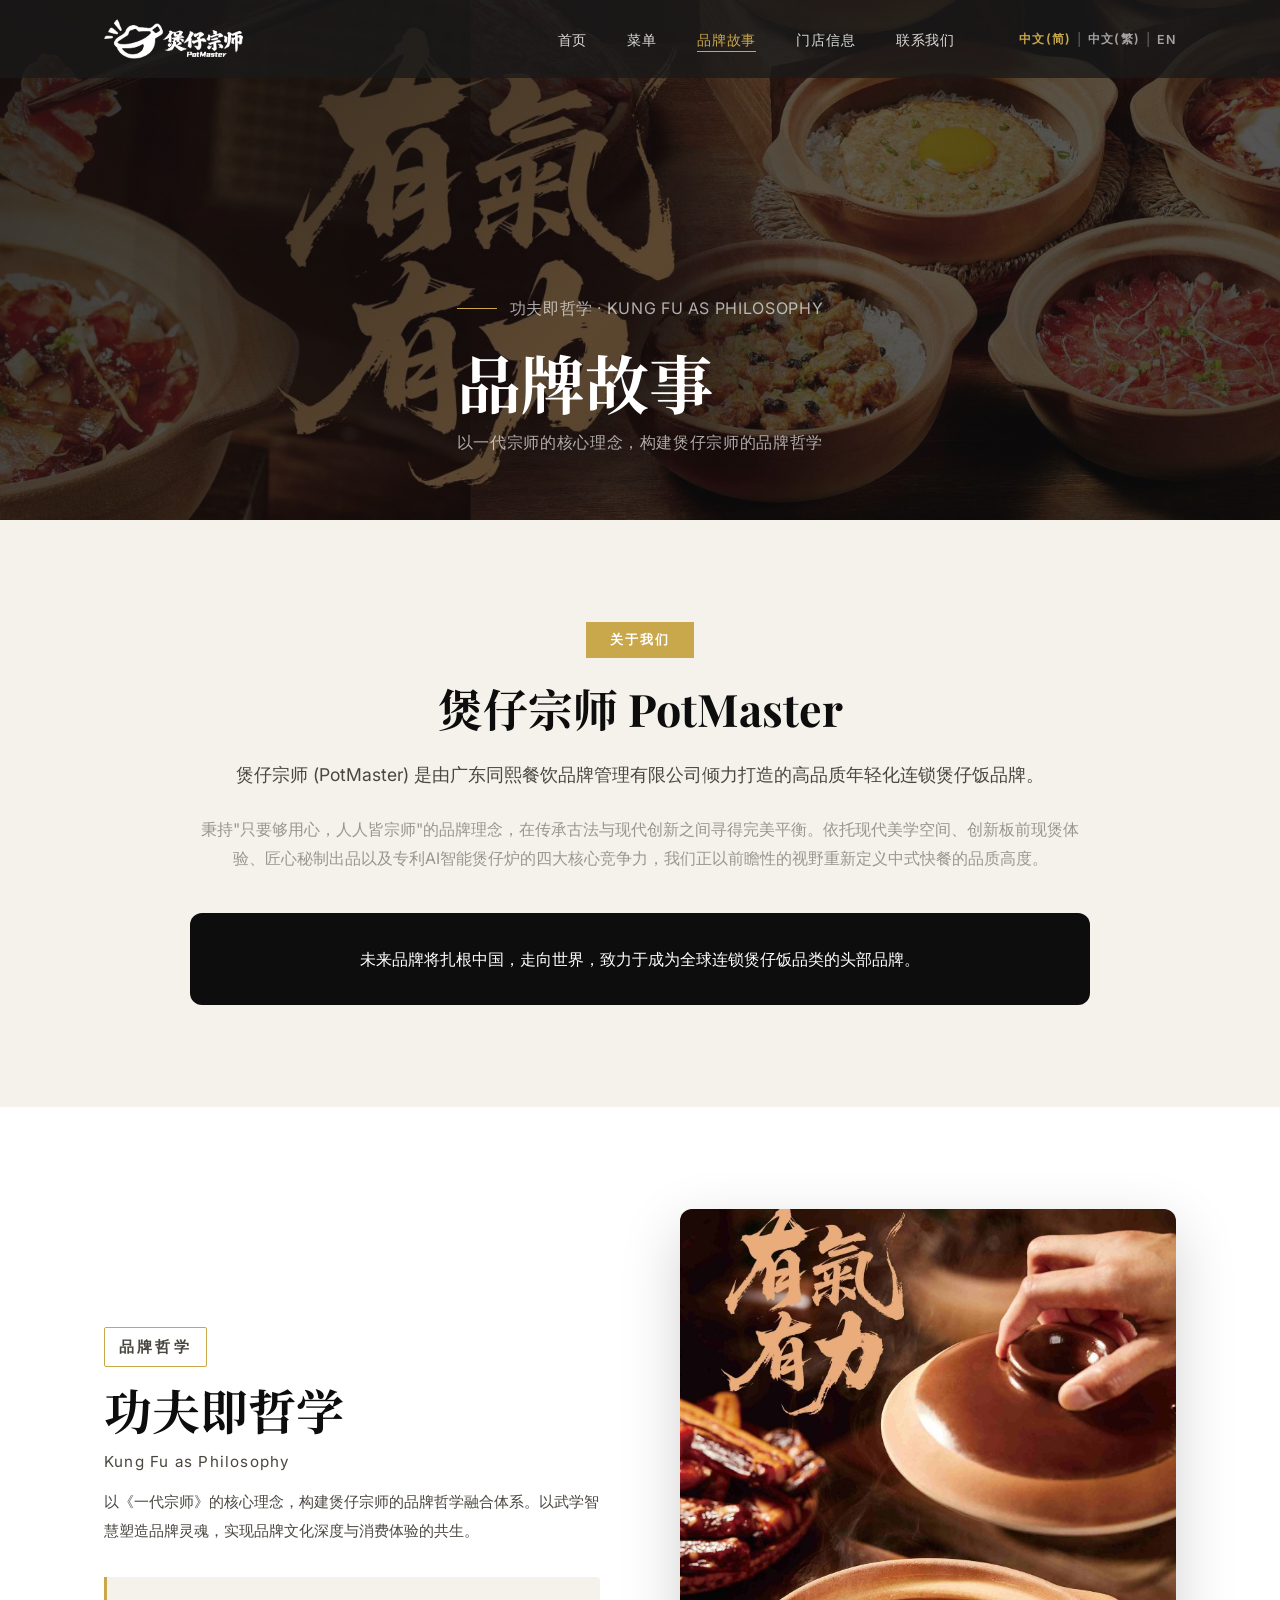
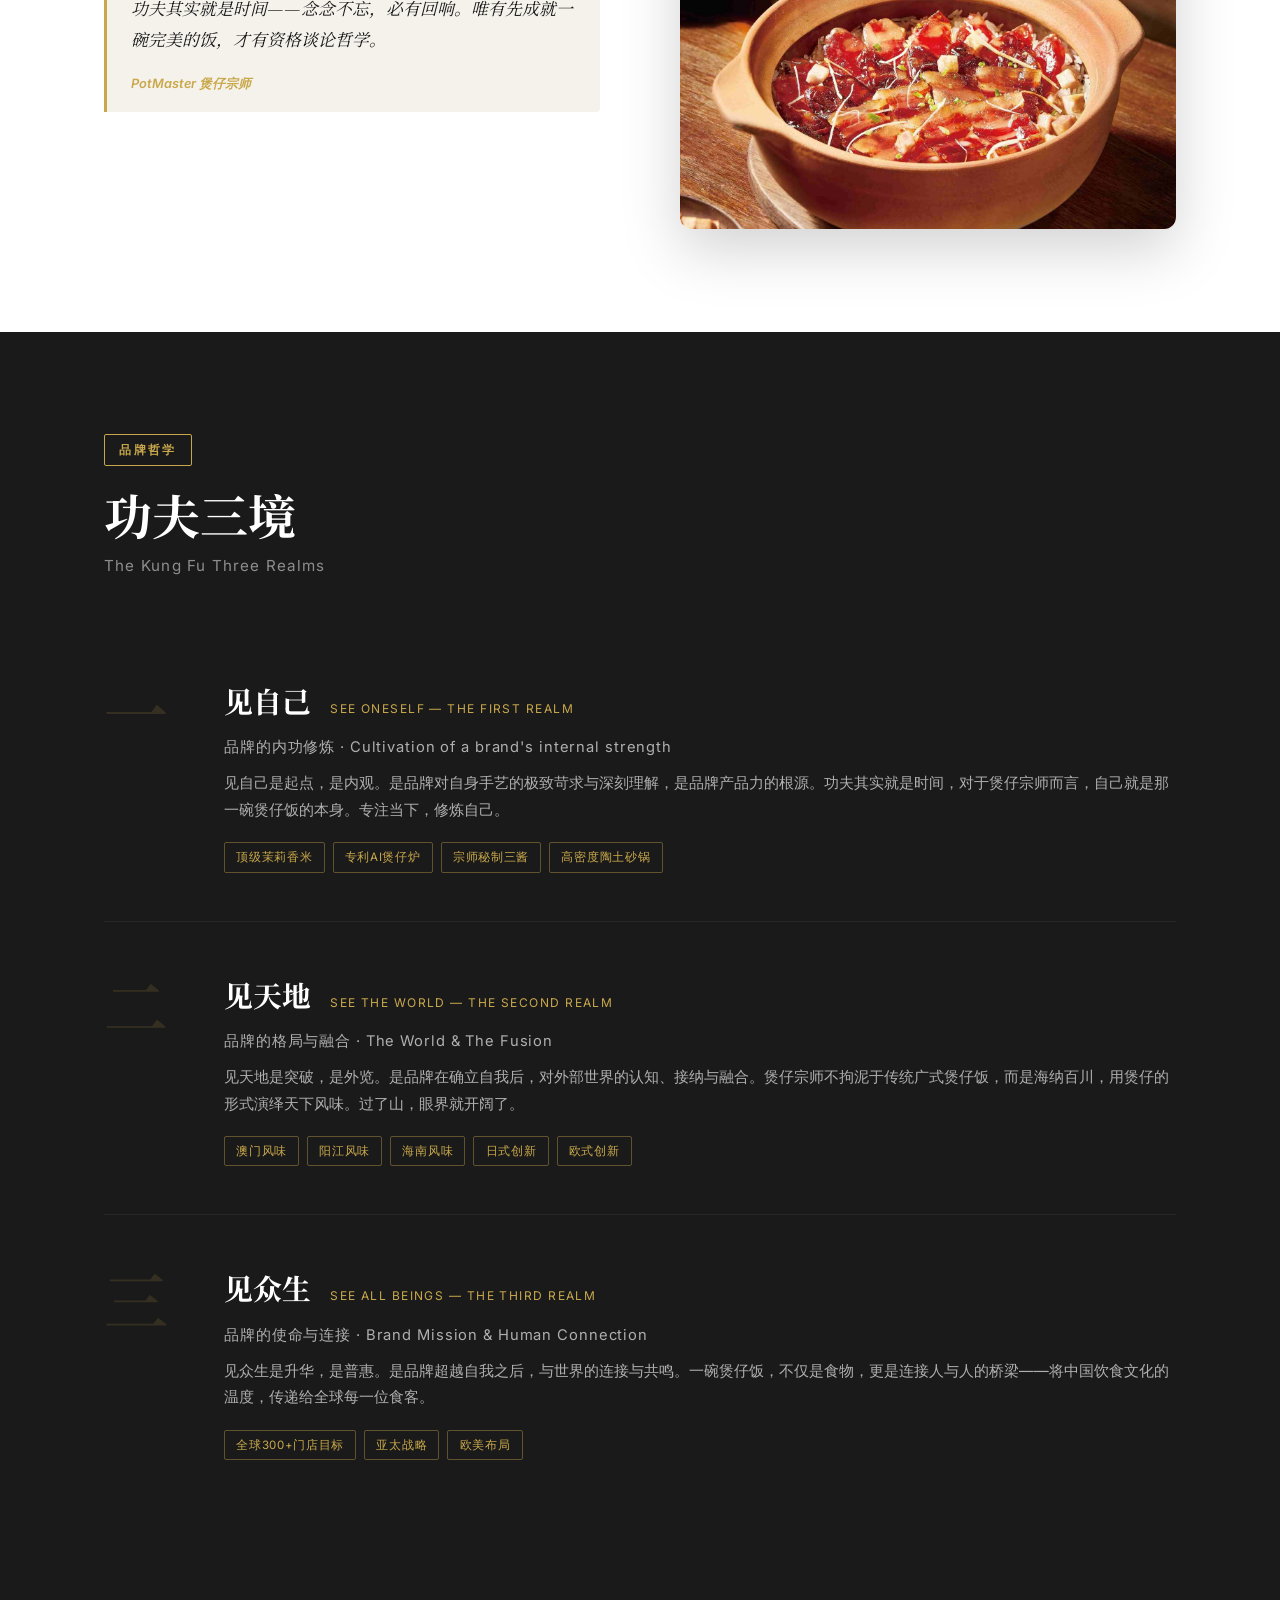
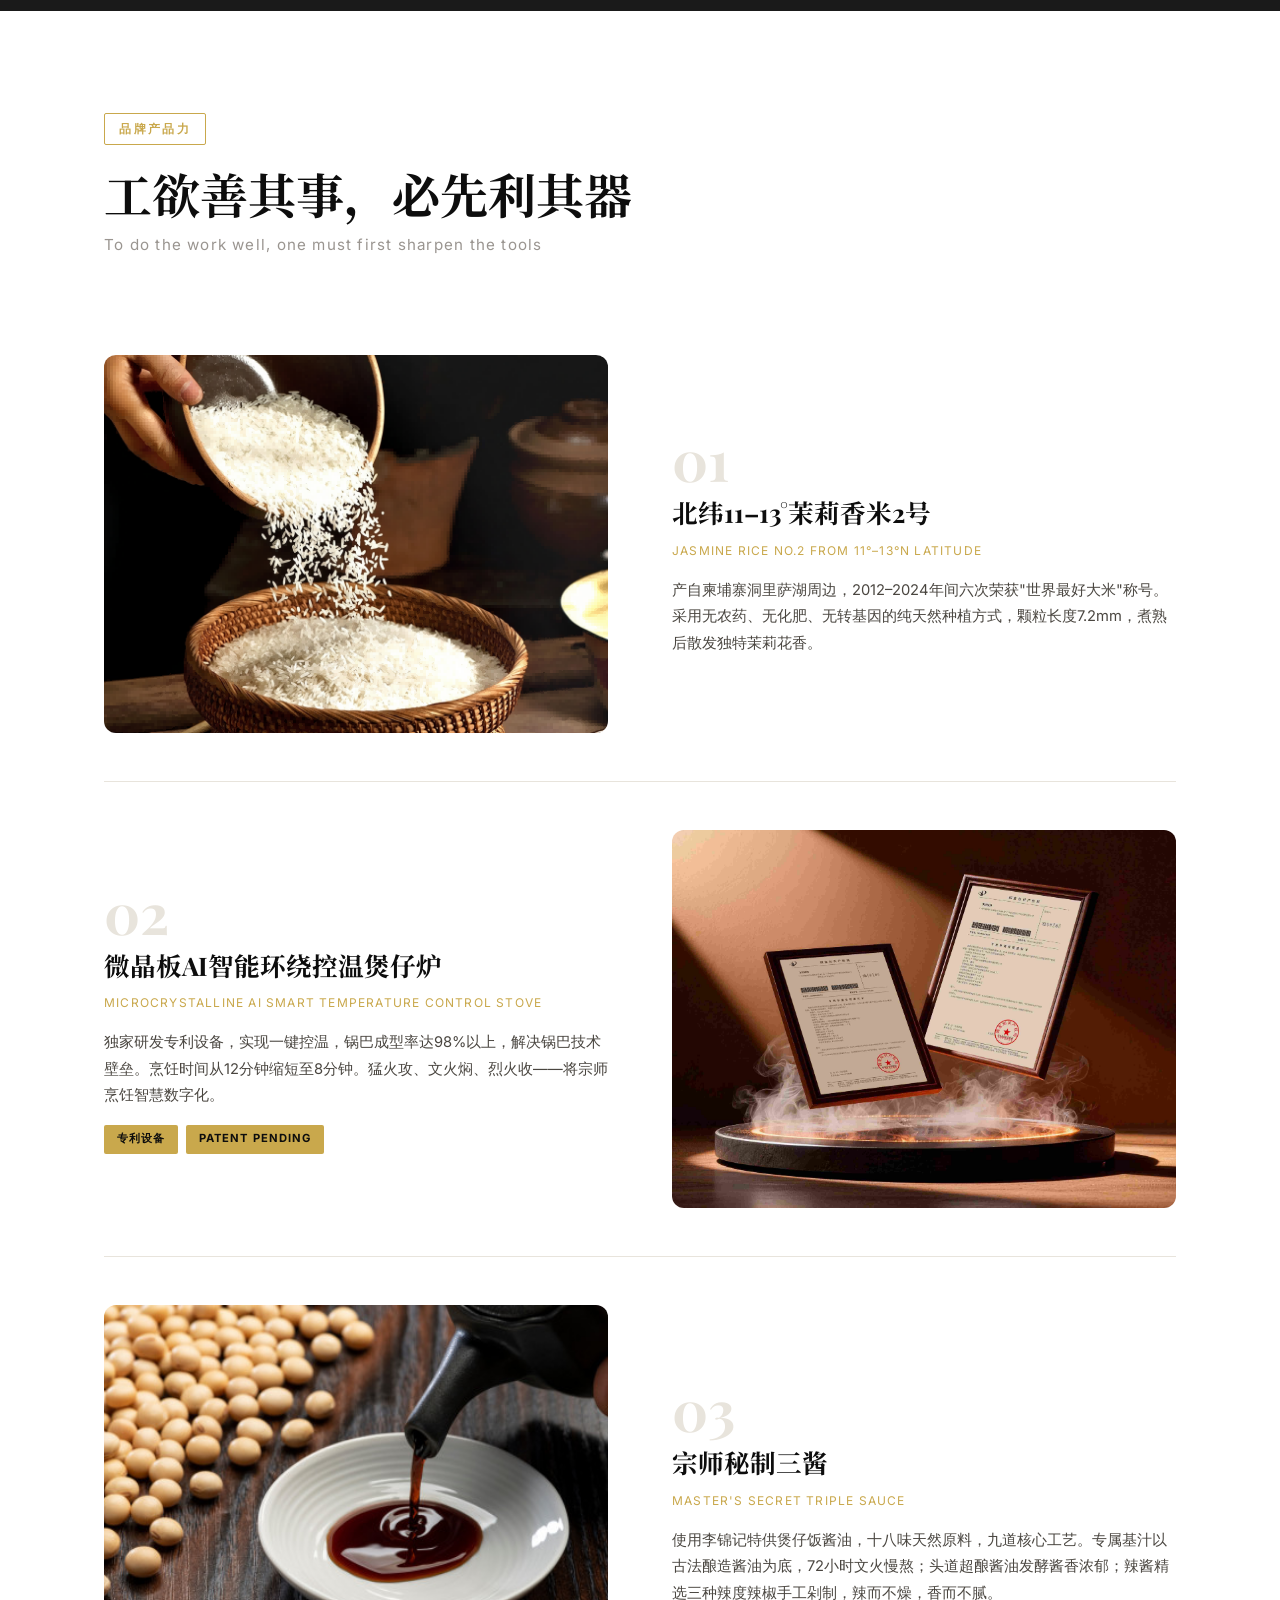
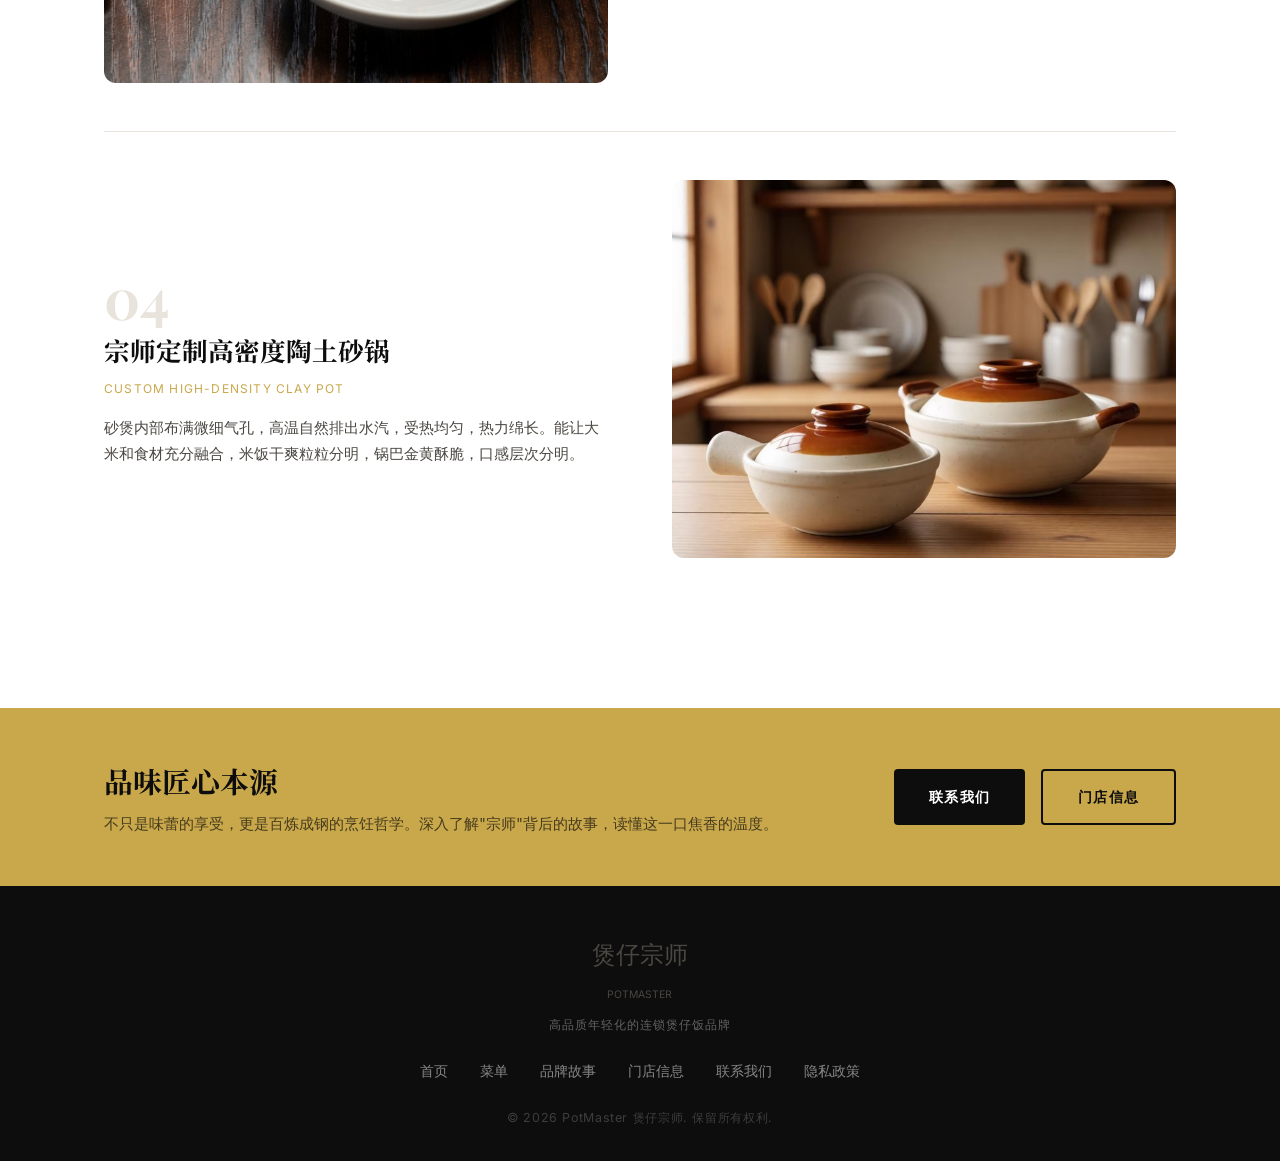
==== commit 9f127bc4: "updates" ====
--- a/about.html
+++ b/about.html
@@ -283,6 +283,7 @@
         <a href="about.html" data-i18n="nav_about">品牌故事</a>
         <a href="stores.html" data-i18n="nav_stores">门店信息</a>
         <a href="contact.html" data-i18n="nav_contact">加盟合作</a>
+        <a href="privacy.html" data-i18n="nav_privacy">隐私政策</a>
       </div>
       <p class="footer-copy" data-i18n="footer_copy">&copy; 2025 PotMaster 煲仔宗师. All Rights Reserved.</p>
     </div>
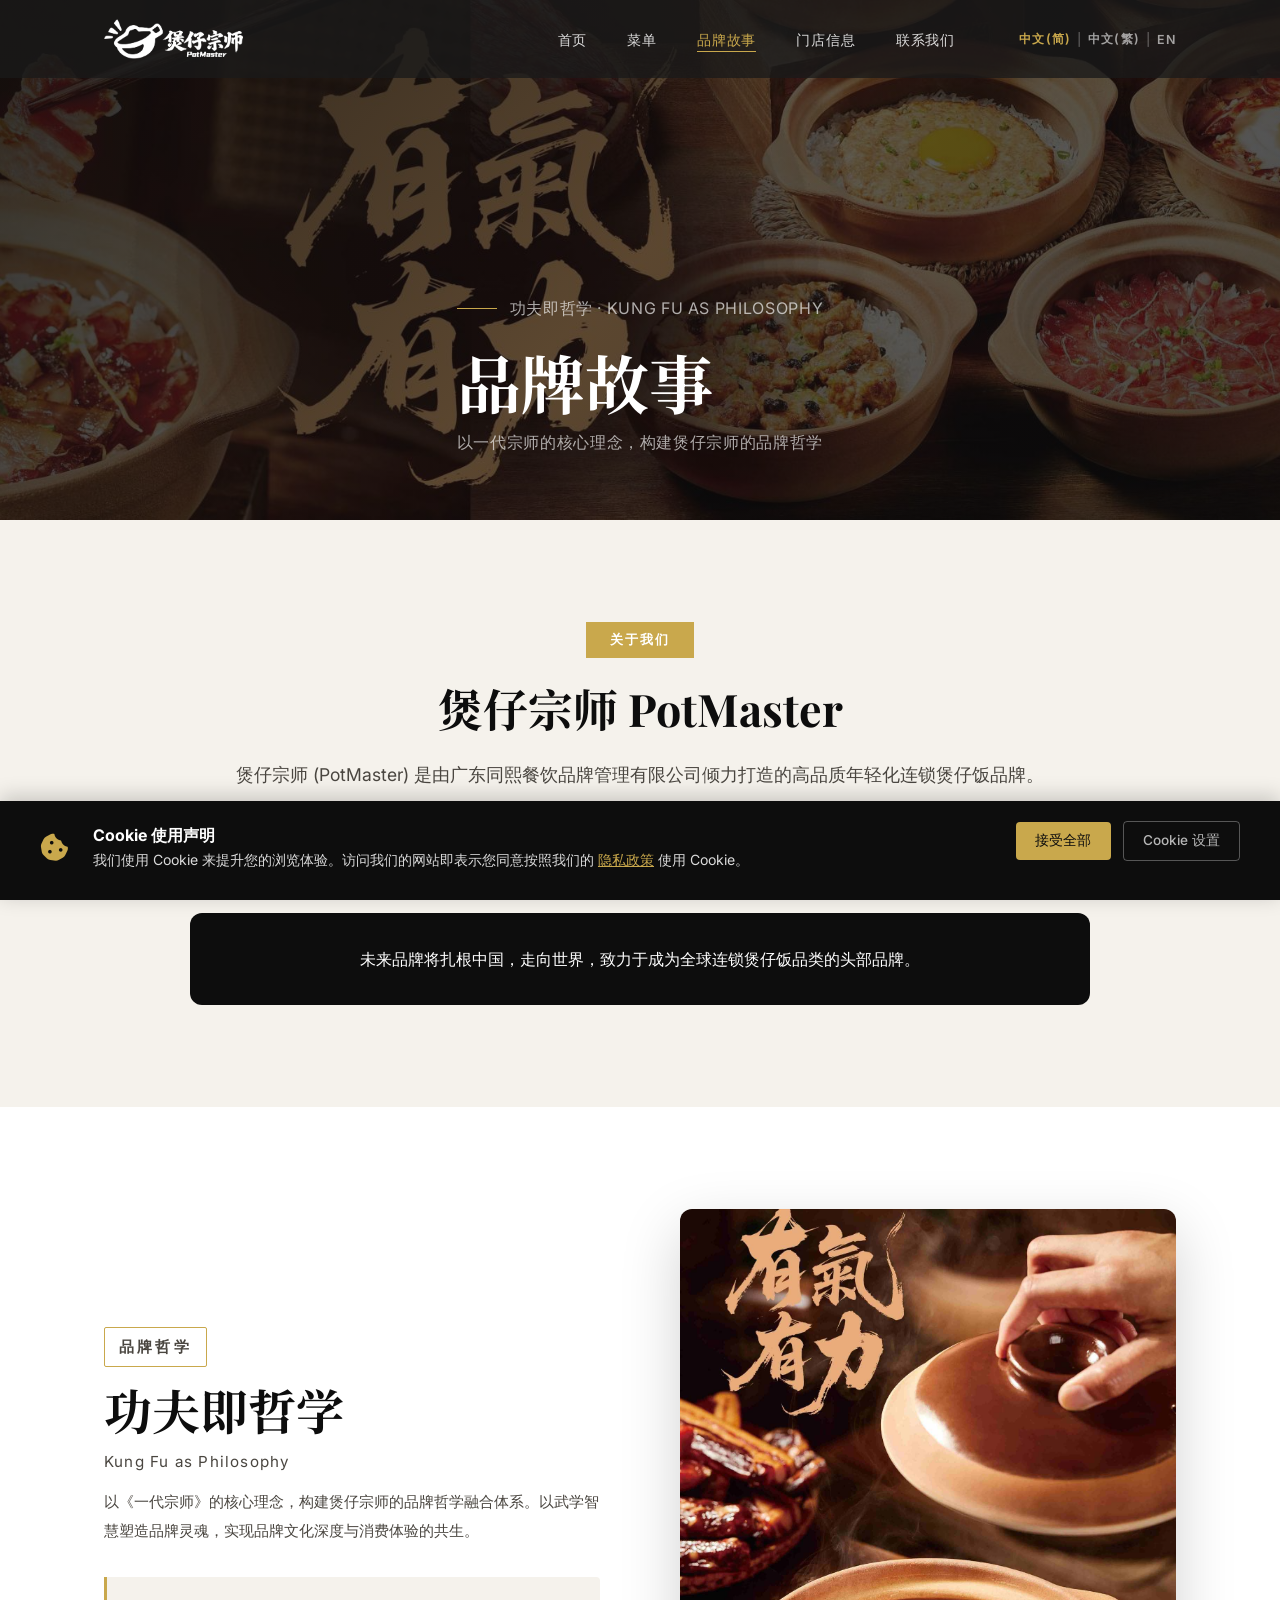
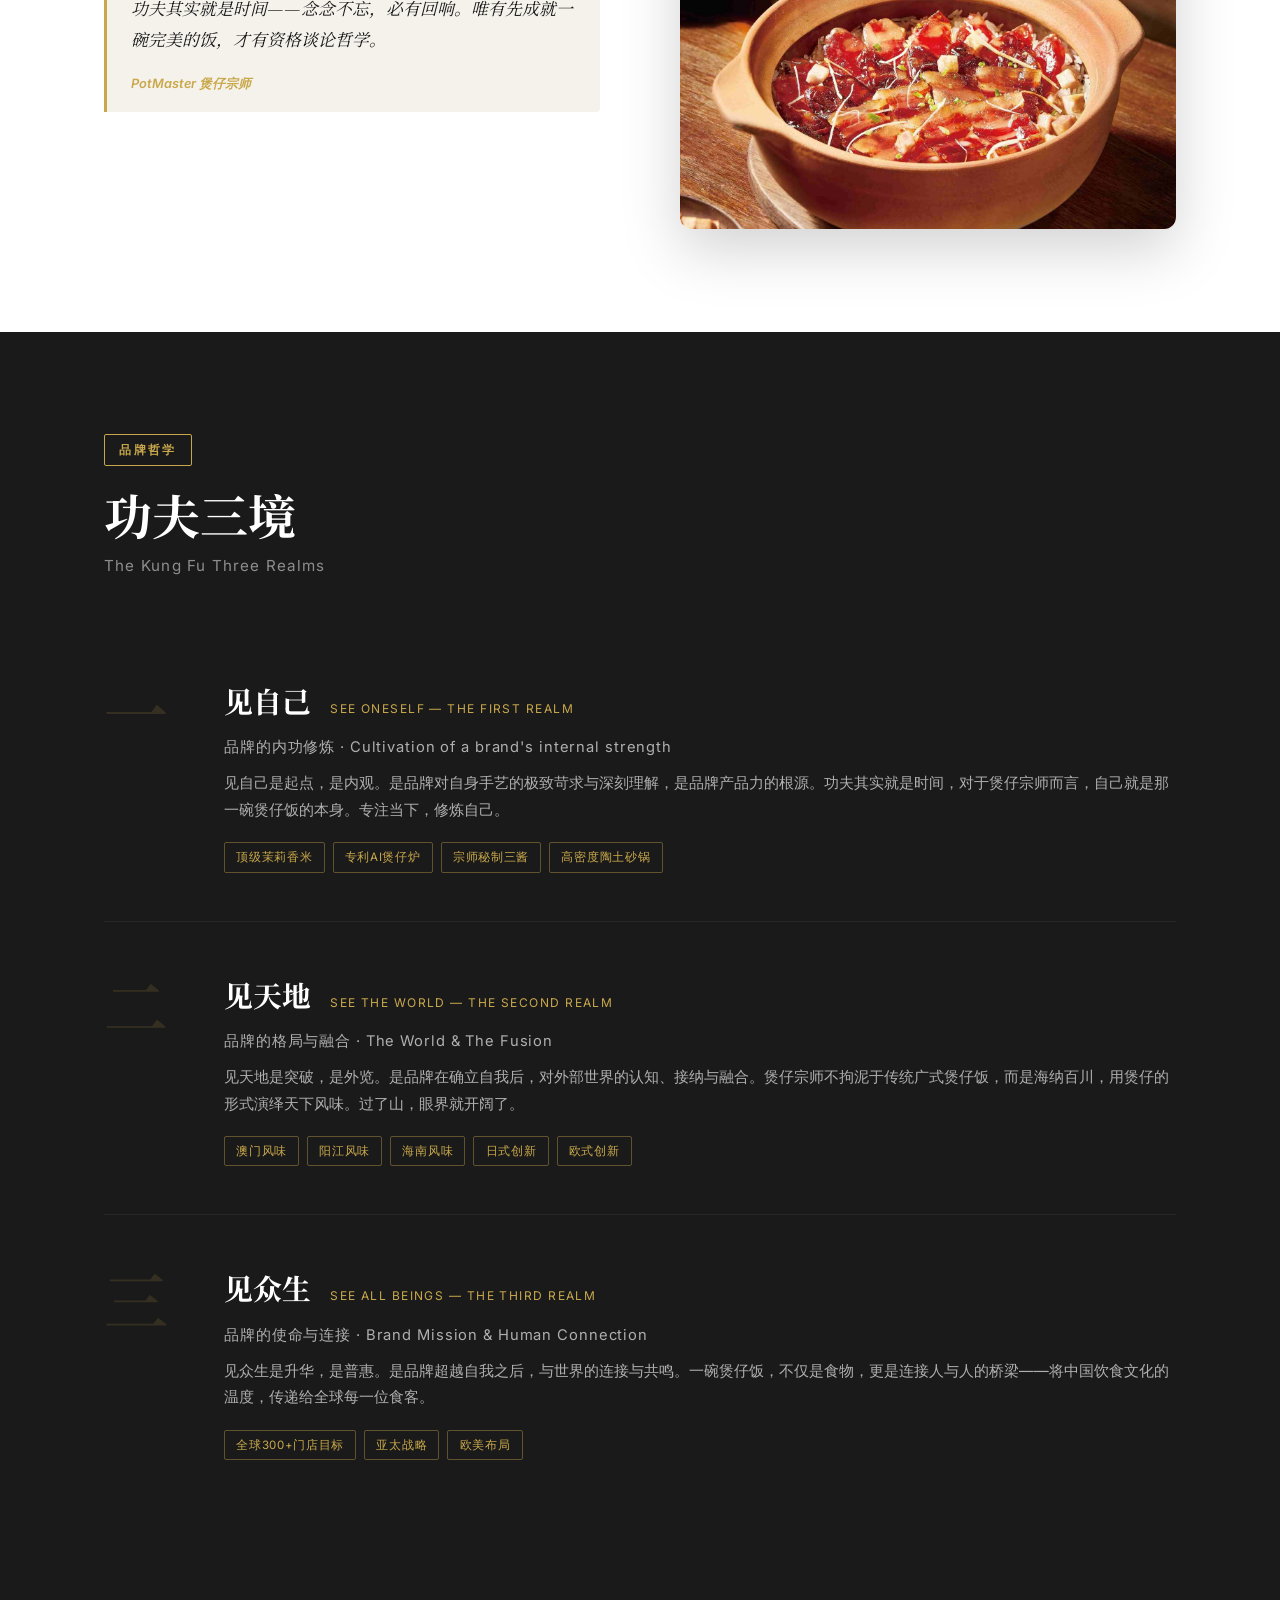
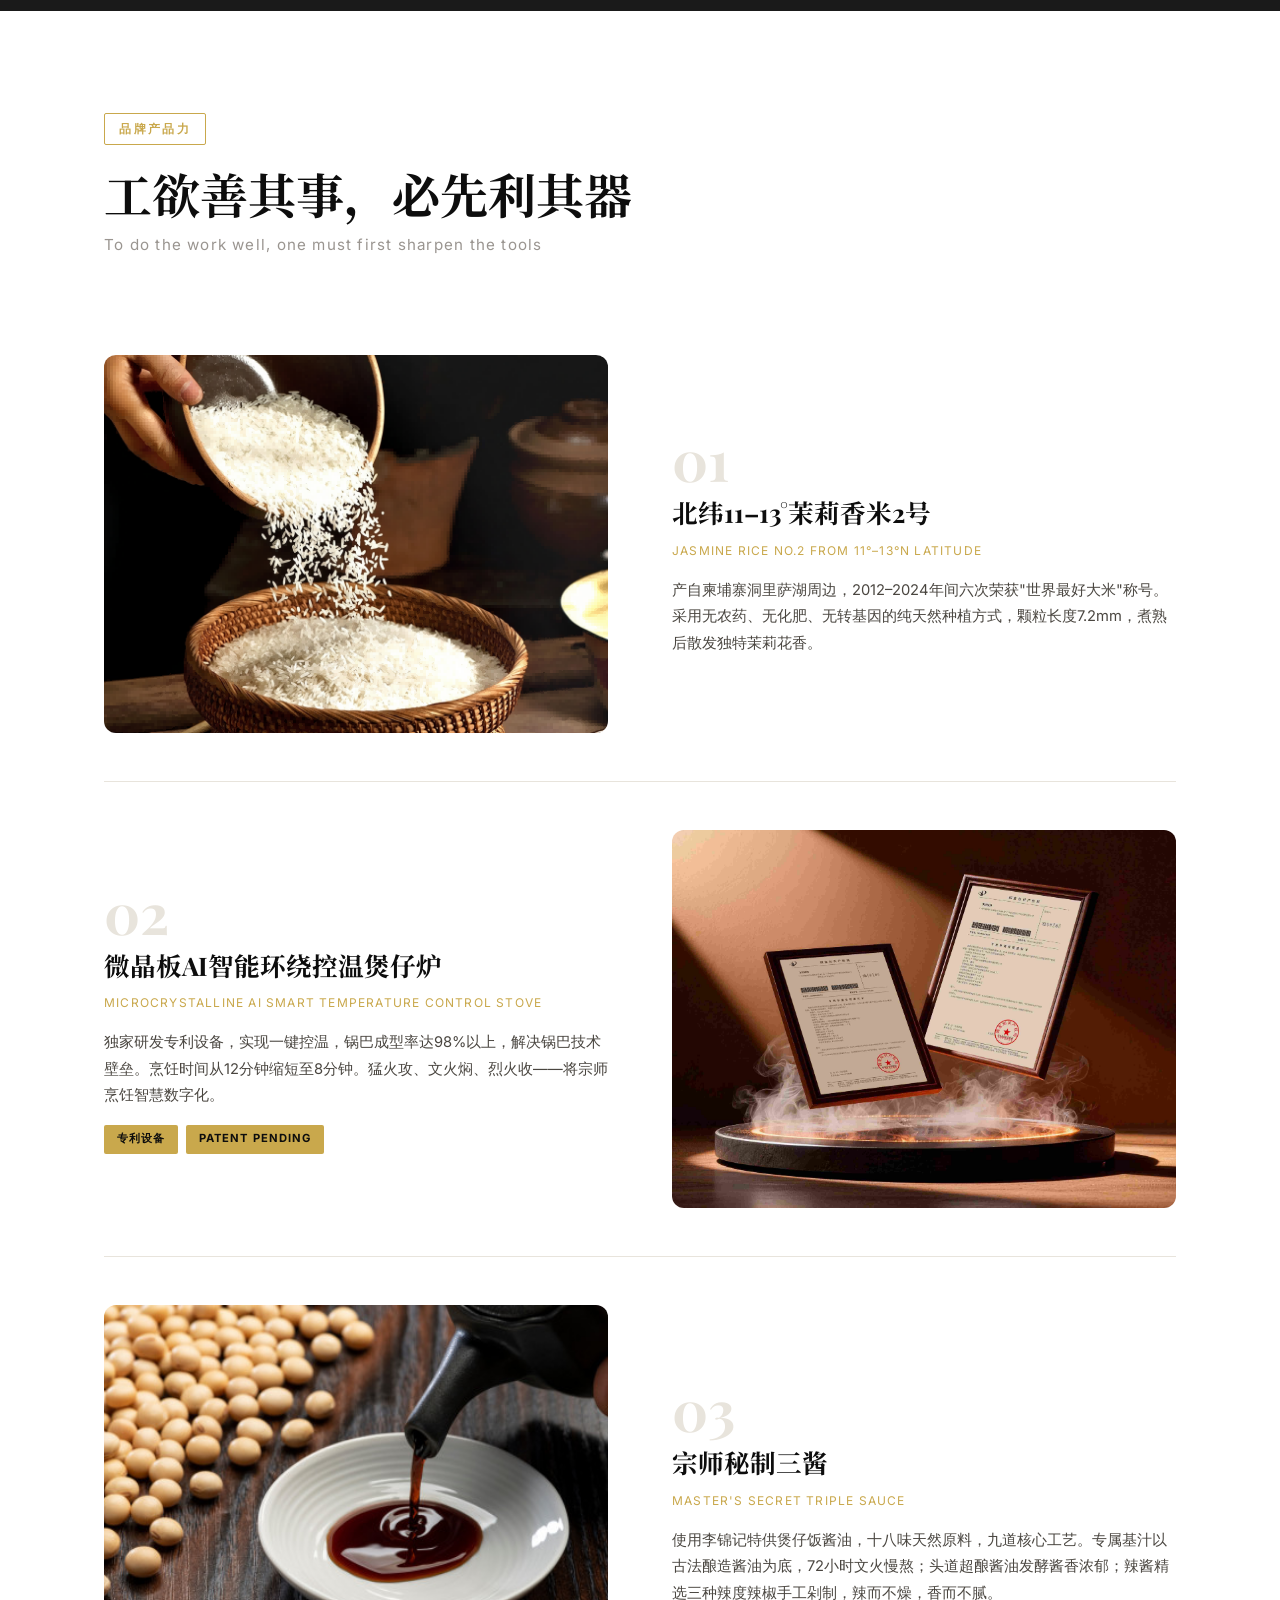
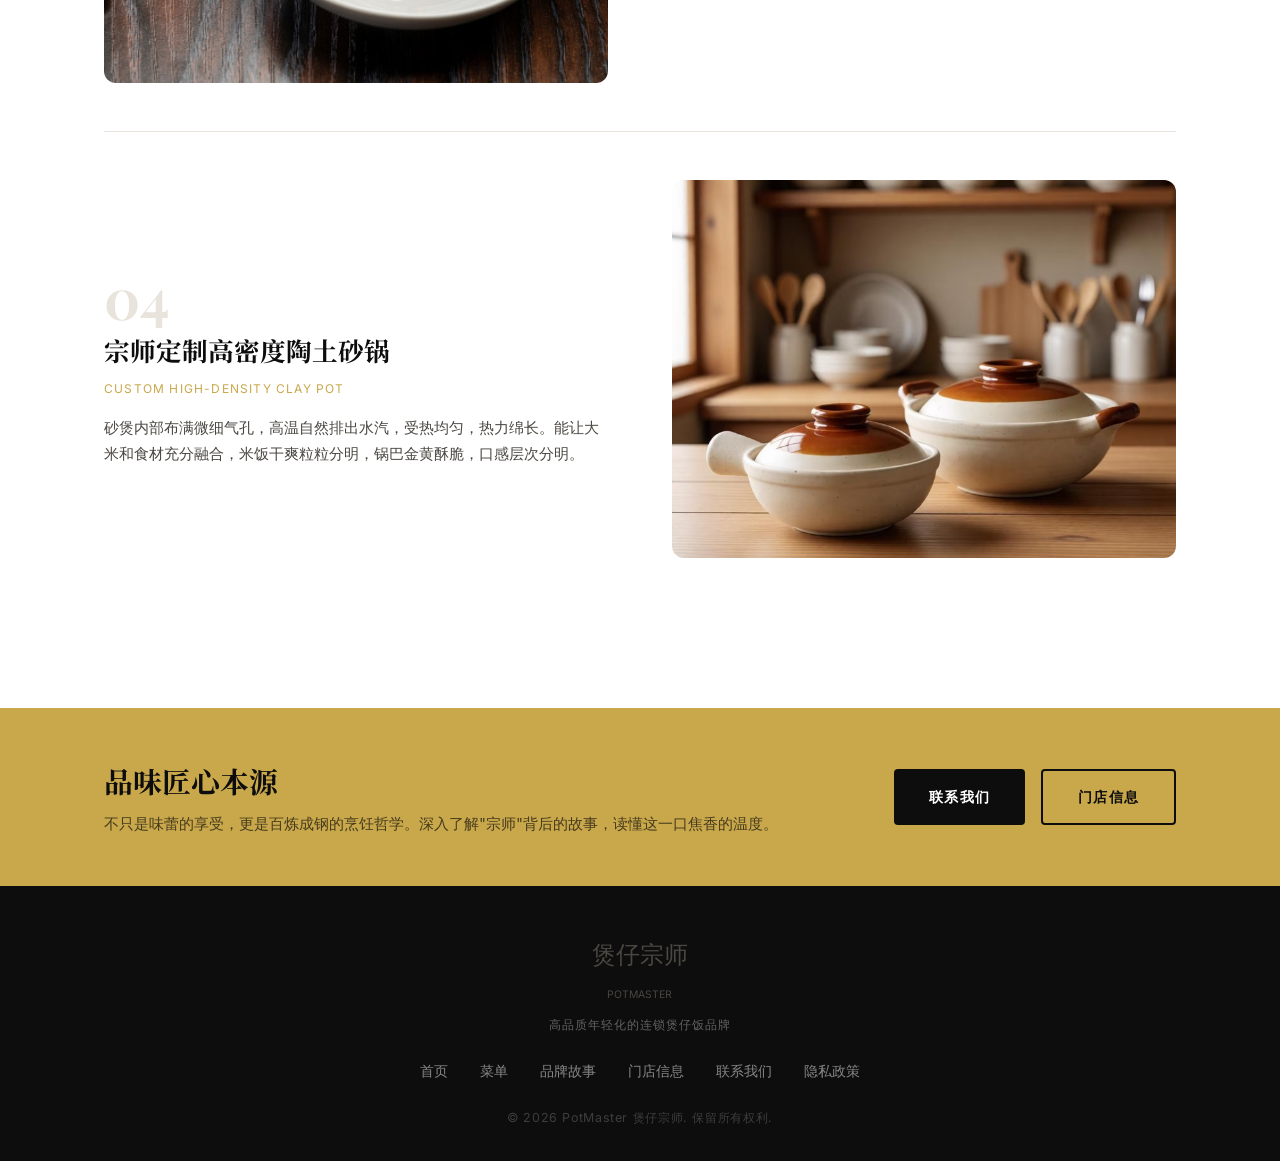
==== commit 9d66cf0b: "updates" ====
--- a/about.html
+++ b/about.html
@@ -99,7 +99,7 @@
           <span data-i18n="about_us_badge">关于我们</span>
         </div>
         <h2 class="about-us-title" data-i18n="about_us_title">煲仔宗师 PotMaster</h2>
-        <p class="about-us-intro" data-i18n="about_us_intro">煲仔宗师 (PotMaster) 是由港资企业同熙商业科技控股有限公司倾力打造的高品质年轻化连锁煲仔饭品牌。</p>
+        <p class="about-us-intro" data-i18n="about_us_intro">煲仔宗师 (PotMaster) 是由广东同熙餐饮品牌管理有限公司倾力打造的高品质年轻化连锁煲仔饭品牌。</p>
         <p class="about-us-philosophy" data-i18n="about_us_philosophy">秉持"只要够用心，人人皆宗师"的品牌理念，在传承古法与现代创新之间寻得完美平衡。依托现代美学空间、创新板前现煲体验、匠心秘制出品以及专利AI智能煲仔炉的四大核心竞争力，我们正以前瞻性的视野重新定义中式快餐的品质高度。</p>
         <p class="about-us-vision" data-i18n="about_vision_text">未来品牌将扎根中国，走向世界，致力于成为全球连锁煲仔饭品类的头部品牌。</p>
       </div>
@@ -285,22 +285,52 @@
         <a href="contact.html" data-i18n="nav_contact">加盟合作</a>
         <a href="privacy.html" data-i18n="nav_privacy">隐私政策</a>
       </div>
-      <p class="footer-copy" data-i18n="footer_copy">&copy; 2025 PotMaster 煲仔宗师. All Rights Reserved.</p>
+      <p class="footer-copy" data-i18n="footer_copy">&copy; 2026 PotMaster 煲仔宗师. All Rights Reserved.</p>
     </div>
   </footer>
 
+  <!-- Cookie Consent Banner -->
+  <div id="cookieBanner" class="cookie-banner">
+    <div class="cookie-banner-inner">
+      <div class="cookie-icon"><i class="fas fa-cookie-bite"></i></div>
+      <div class="cookie-text">
+        <h4 data-i18n="cookie_title">Cookie 使用声明</h4>
+        <p data-i18n="cookie_text">我们使用 Cookie 来提升您的浏览体验。访问我们的网站即表示您同意按照我们的 <a href="privacy.html" target="_blank">隐私政策</a> 使用 Cookie。</p>
+        <div id="cookieSettings" class="cookie-settings-panel">
+          <div class="cookie-categories">
+            <div class="cookie-category">
+              <input type="checkbox" id="cookie-essential" checked disabled />
+              <label for="cookie-essential"><strong data-i18n="cookie_essential">必要 Cookie</strong><span data-i18n="cookie_essential_desc">网站正常运行所必需的 Cookie，如语言偏好设置</span></label>
+            </div>
+            <div class="cookie-category">
+              <input type="checkbox" id="cookie-analytics" />
+              <label for="cookie-analytics"><strong data-i18n="cookie_analytics">分析 Cookie</strong><span data-i18n="cookie_analytics_desc">帮助我们了解访客如何与网站互动的 Cookie</span></label>
+            </div>
+            <div class="cookie-category">
+              <input type="checkbox" id="cookie-functional" />
+              <label for="cookie-functional"><strong data-i18n="cookie_functional">功能 Cookie</strong><span data-i18n="cookie_functional_desc">记住您的偏好设置，提供个性化体验</span></label>
+            </div>
+          </div>
+          <div class="cookie-settings-actions">
+            <button class="cookie-btn cookie-btn-reject" onclick="rejectNonEssentialCookies()" data-i18n="cookie_reject">仅必要</button>
+            <button class="cookie-btn cookie-btn-save" onclick="saveCookieSettings()" data-i18n="cookie_save">保存设置</button>
+          </div>
+        </div>
+      </div>
+      <div class="cookie-actions">
+        <button class="cookie-btn cookie-btn-accept" onclick="acceptAllCookies()" data-i18n="cookie_accept">接受全部</button>
+        <button class="cookie-btn cookie-btn-settings" onclick="toggleCookieSettings()" data-i18n="cookie_settings">Cookie 设置</button>
+      </div>
+    </div>
+  </div>
+
   <script src="script.js"></script>
 
-  <!-- 百度自动推送 -->
+  <!-- 百度自动推送 (HTTPS only) -->
   <script>
   (function(){
       var bp = document.createElement('script');
-      var curProtocol = window.location.protocol.split(':')[0];
-      if (curProtocol === 'https') {
-          bp.src = 'https://zz.bdstatic.com/linksubmit/push.js';
-      } else {
-          bp.src = 'http://push.zhanzhang.baidu.com/push.js';
-      }
+      bp.src = 'https://zz.bdstatic.com/linksubmit/push.js';
       var s = document.getElementsByTagName('script')[0];
       s.parentNode.insertBefore(bp, s);
   })();
--- a/styles.css
+++ b/styles.css
@@ -1645,6 +1645,167 @@
   color: var(--gold);
   text-decoration: underline;
 }
+
+/* ====================================
+   COOKIE CONSENT BANNER (GDPR/PIPL)
+   ==================================== */
+.cookie-banner {
+  position: fixed;
+  bottom: 0;
+  left: 0;
+  right: 0;
+  background: var(--black);
+  color: var(--white);
+  padding: 1.25rem 1.5rem;
+  z-index: 9998;
+  box-shadow: 0 -4px 20px rgba(0,0,0,0.2);
+  transform: translateY(100%);
+  transition: transform 0.4s ease;
+}
+.cookie-banner.show {
+  transform: translateY(0);
+}
+.cookie-banner-inner {
+  max-width: var(--max-w);
+  margin: 0 auto;
+  display: flex;
+  align-items: flex-start;
+  gap: 1.5rem;
+  flex-wrap: wrap;
+}
+.cookie-icon {
+  font-size: 1.8rem;
+  color: var(--gold);
+  flex-shrink: 0;
+  margin-top: 0.1rem;
+}
+.cookie-text {
+  flex: 1;
+  min-width: 200px;
+}
+.cookie-text p {
+  font-size: 0.88rem;
+  line-height: 1.6;
+  color: rgba(255,255,255,0.85);
+  margin-bottom: 0.5rem;
+}
+.cookie-text a {
+  color: var(--gold);
+  text-decoration: underline;
+}
+.cookie-text a:hover {
+  color: var(--gold-light);
+}
+.cookie-actions {
+  display: flex;
+  gap: 0.75rem;
+  flex-shrink: 0;
+  align-items: center;
+}
+.cookie-btn {
+  padding: 0.6rem 1.2rem;
+  border-radius: 4px;
+  font-size: 0.85rem;
+  font-weight: 500;
+  cursor: pointer;
+  transition: all 0.2s ease;
+  white-space: nowrap;
+}
+.cookie-btn-accept {
+  background: var(--gold);
+  color: var(--black);
+  border: none;
+}
+.cookie-btn-accept:hover {
+  background: var(--gold-light);
+}
+.cookie-btn-settings {
+  background: transparent;
+  color: rgba(255,255,255,0.7);
+  border: 1px solid rgba(255,255,255,0.3);
+}
+.cookie-btn-settings:hover {
+  border-color: var(--gold);
+  color: var(--gold);
+}
+.cookie-settings-panel {
+  display: none;
+  width: 100%;
+  margin-top: 1rem;
+  padding-top: 1rem;
+  border-top: 1px solid rgba(255,255,255,0.15);
+}
+.cookie-settings-panel.show {
+  display: block;
+}
+.cookie-categories {
+  display: flex;
+  flex-direction: column;
+  gap: 0.75rem;
+  margin-bottom: 1rem;
+}
+.cookie-category {
+  display: flex;
+  align-items: flex-start;
+  gap: 0.75rem;
+}
+.cookie-category input[type="checkbox"] {
+  margin-top: 0.2rem;
+  accent-color: var(--gold);
+  width: 16px;
+  height: 16px;
+}
+.cookie-category label {
+  font-size: 0.85rem;
+  color: rgba(255,255,255,0.8);
+  line-height: 1.5;
+}
+.cookie-category label strong {
+  color: var(--white);
+  display: block;
+  margin-bottom: 0.15rem;
+}
+.cookie-settings-actions {
+  display: flex;
+  gap: 0.75rem;
+  justify-content: flex-end;
+}
+.cookie-btn-save {
+  background: var(--gold);
+  color: var(--black);
+  border: none;
+  padding: 0.5rem 1rem;
+}
+.cookie-btn-save:hover {
+  background: var(--gold-light);
+}
+.cookie-btn-reject {
+  background: transparent;
+  color: rgba(255,255,255,0.6);
+  border: 1px solid rgba(255,255,255,0.2);
+  padding: 0.5rem 1rem;
+}
+.cookie-btn-reject:hover {
+  color: var(--white);
+  border-color: rgba(255,255,255,0.5);
+}
+@media (max-width: 600px) {
+  .cookie-banner {
+    padding: 1rem;
+  }
+  .cookie-banner-inner {
+    flex-direction: column;
+    gap: 1rem;
+  }
+  .cookie-actions {
+    width: 100%;
+    justify-content: flex-end;
+  }
+  .cookie-btn {
+    padding: 0.5rem 1rem;
+    font-size: 0.8rem;
+  }
+}
 .clickable-text:hover {
   color: #b8942f;
 }
